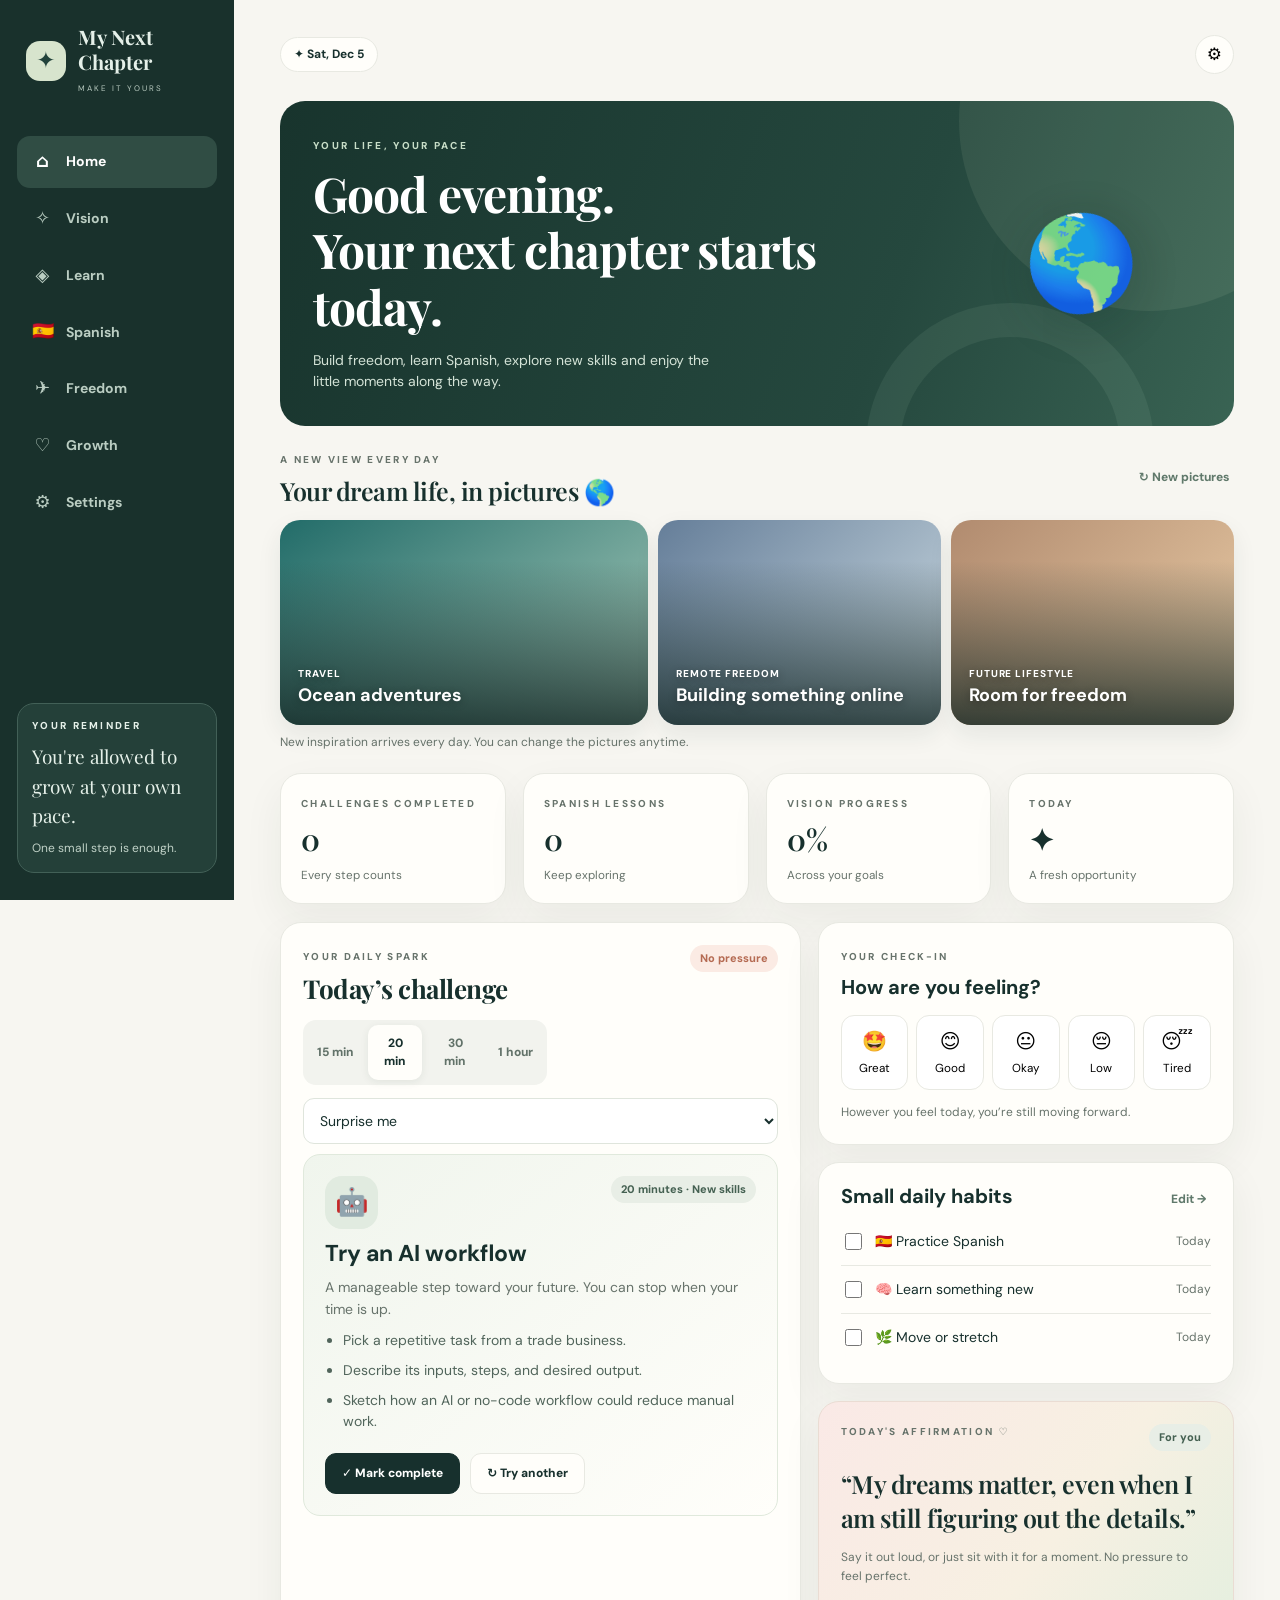
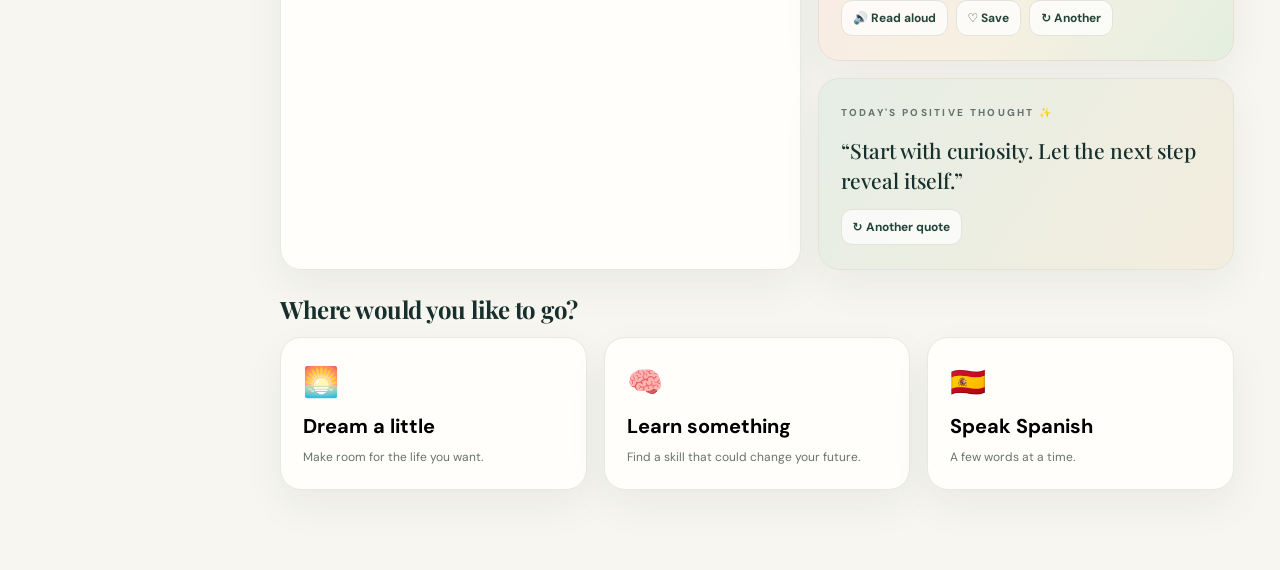
==== my-next-chapter/index.html @ 6b62ead0 "Load updated daily inspiration, photos and positivity features" ====
<!DOCTYPE html>
<html lang="en">
<head>
<meta charset="UTF-8"/><meta name="viewport" content="width=device-width, initial-scale=1,viewport-fit=cover"/>
<meta name="theme-color" content="#172b28"/><meta name="apple-mobile-web-app-capable" content="yes"/><meta name="apple-mobile-web-app-status-bar-style" content="default"/>
<link rel="manifest" href="manifest.webmanifest"/><link rel="icon" type="image/svg+xml" href="icon.svg"/><link rel="apple-touch-icon" href="icon.svg"/>
<title>My Next Chapter — A life in progress</title>
<style>
@import url('https://fonts.googleapis.com/css2?family=DM+Sans:wght@400;500;600;700;800&family=Playfair+Display:wght@500;600;700&display=swap');
:root{--bg:#f7f6f1;--card:#fffefa;--dark:#17302d;--forest:#21423b;--sage:#d9e6d7;--pink:#f3ded9;--sand:#efe8da;--gold:#e6d09c;--muted:#67736b;--border:#e8e9e2;--shadow:0 16px 42px rgba(28,47,39,.06)}*{box-sizing:border-box}body{margin:0;background:var(--bg);color:var(--dark);font:14px/1.55 'DM Sans',system-ui,sans-serif}button,input,select,textarea{font:inherit}button{cursor:pointer}h1,h2,h3,p{margin:0}h1,h2,h3{line-height:1.18}h1,h2,.serif{font-family:'Playfair Display',Georgia,serif}h1{font-size:clamp(30px,4vw,44px);letter-spacing:-.9px}h2{font-size:26px;letter-spacing:-.5px}h3{font-size:20px}.muted{color:var(--muted)}.eyebrow{font-size:10px;font-weight:800;letter-spacing:2.3px;text-transform:uppercase}.small{font-size:12px}.shell{display:grid;grid-template-columns:234px minmax(0,1fr);max-width:1500px;min-height:100vh;margin:auto}.side{background:#19312c;color:#e5f0e9;padding:27px 17px;position:sticky;top:0;align-self:start;height:100vh;display:flex;flex-direction:column}.brand{display:flex;align-items:center;gap:12px;margin:0 9px 41px}.mark{display:grid;place-items:center;width:40px;height:40px;border-radius:14px;background:#d7e4cd;color:#21423b;font-size:23px}.brand strong{font:700 20px 'Playfair Display',Georgia,serif;line-height:1}.brand em{display:block;font-style:normal;letter-spacing:2px;text-transform:uppercase;font-size:8px;color:#b7c9bf;margin-top:6px}.side nav{display:grid;gap:5px}.navbtn{width:100%;border:0;background:transparent;color:#bacdc2;text-align:left;padding:12px 14px;border-radius:13px;display:flex;gap:12px;align-items:center;font-weight:700}.navbtn .ico{font-size:18px;width:23px;text-align:center}.navbtn:hover,.navbtn.active{background:#304d44;color:#fff}.sidefoot{margin-top:auto;padding:14px;border:1px solid #426057;border-radius:17px;background:#244039}.sidefoot .muted{color:#c0d1c7}.main{padding:35px clamp(18px,3.6vw,55px) 80px;max-width:1300px;width:100%;margin:auto}.topbar{display:flex;justify-content:space-between;align-items:center;gap:10px;margin-bottom:27px}.pill{display:inline-flex;align-items:center;gap:7px;padding:7px 13px;border:1px solid var(--border);background:#fffefa;border-radius:22px;font-size:12px;font-weight:700}.top-actions{display:flex;gap:8px;align-items:center}.circle-btn{width:39px;height:39px;border-radius:50%;border:1px solid var(--border);background:var(--card);font-size:17px}.page{display:none}.page.active{display:block}.intro{margin-bottom:23px}.intro p{margin-top:10px;color:var(--muted);max-width:620px}.hero{background:linear-gradient(110deg,#18342d 0%,#25483e 64%,#396353 100%);color:#fff;border-radius:25px;padding:33px;display:flex;align-items:center;justify-content:space-between;overflow:hidden;position:relative;margin-bottom:20px;min-height:225px}.hero::before{content:'';position:absolute;width:380px;height:380px;border-radius:50%;right:-105px;top:-170px;background:rgba(220,236,205,.08)}.hero::after{content:'';position:absolute;width:220px;height:220px;border-radius:50%;right:80px;bottom:-165px;border:34px solid rgba(215,232,206,.07)}.hero h1{font-size:clamp(32px,4.5vw,48px);max-width:540px;margin:9px 0 15px}.hero p{color:#d4e3d7;max-width:420px}.hero-ornament{font-size:92px;transform:rotate(-16deg);z-index:1;opacity:.92;margin-right:7%;text-shadow:0 10px 50px #132d2940}.flex{display:flex;align-items:center;gap:10px}.between{justify-content:space-between}.wrap{flex-wrap:wrap}.grid{display:grid;gap:17px}.two{grid-template-columns:1.25fr 1fr}.three{grid-template-columns:repeat(3,minmax(0,1fr))}.four{grid-template-columns:repeat(4,minmax(0,1fr))}.card{background:var(--card);border:1px solid var(--border);border-radius:21px;padding:22px;box-shadow:var(--shadow)}.card h3{margin:0 0 9px}.section-head{display:flex;justify-content:space-between;align-items:center;gap:10px;margin:25px 0 14px}.section-head h2{font-size:24px}.btn{background:var(--dark);color:white;border:1px solid var(--dark);border-radius:11px;padding:10px 16px;font-weight:800;font-size:12px;transition:.16s}.btn:hover{filter:brightness(1.18);transform:translateY(-1px)}.btn.light{background:var(--card);color:var(--dark);border-color:var(--border)}.btn.sage{background:#e1ebdf;color:var(--dark);border-color:transparent}.btn.ghost{background:transparent;border-color:transparent;color:var(--forest)}.btn.small{padding:8px 11px;font-size:11px}.btn:disabled{opacity:.5;cursor:default}.capsule{display:inline-flex;border-radius:999px;background:#e8eee6;color:#456152;padding:5px 10px;font-size:11px;font-weight:800}.capsule.coral{background:#fbebe4;color:#b56b53}.capsule.gold{background:#f6eed6;color:#8b7431}.metric{padding:18px 20px}.metric .num{font:600 30px 'Playfair Display',Georgia,serif;margin:5px 0}.metric small{color:var(--muted)}.soft{background:#f0f4ec;border:1px solid #e5ebdf;border-radius:15px;padding:15px}.progress{background:#e9ece6;height:8px;border-radius:10px;overflow:hidden}.progress > div{height:100%;background:#7b9a84;border-radius:10px;transition:width .25s}.rowline{padding:12px 0;border-bottom:1px solid var(--border)}.rowline:last-child{border:0}.check{display:flex;gap:10px;align-items:center;cursor:pointer}.check input{accent-color:#376552;width:17px;height:17px}.card-top{display:flex;justify-content:space-between;align-items:flex-start;gap:12px}.choicebar{display:flex;gap:6px;background:#f2f3ee;padding:5px;border-radius:13px;flex-wrap:wrap}.choicebar button{flex:1;min-width:50px;border:0;border-radius:10px;padding:9px 8px;color:#627269;background:none;font-weight:800;font-size:12px}.choicebar button.selected{background:#fffefa;color:var(--dark);box-shadow:0 2px 8px #20392b13}.challenge-icon{display:grid;place-items:center;border-radius:17px;width:53px;height:53px;font-size:27px;background:#e1ebe0}.challenge-box{background:linear-gradient(140deg,#f0f5ed,#fffefa);border:1px solid #e0e9dc;border-radius:17px;padding:21px}.challenge-box h3{font-size:23px;margin:11px 0 10px}.challenge-box ul{padding-left:18px;color:#51655b;margin:10px 0 20px}.challenge-box li{margin:8px 0}.statline{display:flex;gap:8px;align-items:center;color:#557062;font-size:12px}.quote{font:500 21px 'Playfair Display',Georgia,serif;line-height:1.4}.mood-grid{display:flex;gap:8px;flex-wrap:wrap}.mood{border:1px solid var(--border);border-radius:13px;background:white;padding:10px 11px;text-align:center;flex:1;min-width:58px}.mood span{display:block;font-size:20px}.mood.sel{border-color:#8fac99;background:#ecf3ed}.form-field{display:block;margin:10px 0}.form-field label{font-size:12px;font-weight:800;display:block;margin:0 0 6px}.field{display:block;width:100%;border:1px solid #dfe5dc;background:#fff;padding:12px;border-radius:11px;color:var(--dark);outline:none}.field:focus{border-color:#6f947d;box-shadow:0 0 0 3px #dce8da}.vision-card{min-height:185px;border-radius:18px;padding:18px;display:flex;flex-direction:column;justify-content:space-between;background:#e9ebe2;position:relative;overflow:hidden}.vision-card>div,.vision-card>button{position:relative;z-index:1}.vision-card .big-emoji{font-size:46px;filter:drop-shadow(0 3px 13px #162f2722)}.vision-card h3{font-size:21px;margin-top:12px}.vision-card .caption{font-size:11px;opacity:.75}.vision-card button{background:#fffefaec;border:0;border-radius:10px;padding:7px 12px;font-size:11px;font-weight:800;color:#355246}.vision-card.b1{background:linear-gradient(135deg,#f8e8de,#f0c8b3)}.vision-card.b2{background:linear-gradient(135deg,#d6e6de,#b8d2c5)}.vision-card.b3{background:linear-gradient(135deg,#f4eedc,#ddd2b3)}.vision-card.b4{background:linear-gradient(135deg,#e7e2f2,#c4c8df)}.vision-card.b5{background:linear-gradient(135deg,#e1eada,#b8d3a6)}.vision-card.b6{background:linear-gradient(135deg,#f2dfde,#dcb8ba)}.vision-card.photo{background-size:cover;background-position:center;color:white}.vision-card.photo::before{content:'';position:absolute;inset:0;background:linear-gradient(transparent 10%,#0e2a299e)}.path{border:1px solid var(--border);padding:16px;border-radius:16px;display:flex;gap:12px;align-items:flex-start}.path + .path{margin-top:10px}.path .step{border-radius:12px;background:#eaf1e6;min-width:38px;height:38px;display:grid;place-items:center;font-weight:800}.path.done{opacity:.7}.path.done .step{background:#d8e7d8}.path p{font-size:12px;color:var(--muted);margin-top:4px}.path button{margin-left:auto}.course-card{display:flex;gap:13px;align-items:flex-start;padding:17px;border:1px solid var(--border);border-radius:16px;margin-top:11px}.course-ico{font-size:26px;background:#eef2eb;border-radius:14px;display:grid;place-items:center;min-width:53px;height:53px}.course-card h3{font:800 14px 'DM Sans',sans-serif;margin-bottom:5px}.course-card p{font-size:12px;color:var(--muted)}.range{width:100%;accent-color:#497f63}.flashcard{min-height:182px;display:flex;flex-direction:column;align-items:center;justify-content:center;border-radius:19px;border:1px solid #d9e6d8;background:linear-gradient(145deg,#e8f1e4,#fffefa);cursor:pointer;text-align:center;padding:25px}.flashcard h2{font:600 38px 'Playfair Display',Georgia,serif;margin:11px 0}.answer{border:1px solid var(--border);background:#fffefa;border-radius:11px;padding:11px;text-align:left;font-weight:700}.answer.good{background:#d9eedc;border-color:#82b48c}.answer.bad{background:#fae3dc;border-color:#d7a090}.lesson-row{display:flex;gap:10px;padding:12px 0;border-bottom:1px solid var(--border);align-items:center;justify-content:space-between}.lesson-row:last-child{border:none}.bar{display:flex;align-items:center;gap:7px}.badge-day{background:#e3eee0;border-radius:10px;padding:6px 9px;font-size:12px;font-weight:800}.empty{border:1px dashed #ccd9c9;border-radius:14px;padding:18px;color:var(--muted);text-align:center}.modal{position:fixed;inset:0;display:none;align-items:center;justify-content:center;z-index:50;background:#132b28aa;padding:16px}.modal.show{display:flex}.modal-inner{background:#fffefa;border-radius:21px;width:min(100%,490px);padding:23px;max-height:88vh;overflow:auto;box-shadow:0 20px 80px #142a296b}.toast{position:fixed;bottom:24px;left:50%;transform:translateX(-50%);background:#183d31;color:white;padding:11px 17px;border-radius:12px;box-shadow:0 10px 30px #142a293f;z-index:100;opacity:0;pointer-events:none;transition:.2s;text-align:center;max-width:90%}.toast.show{opacity:1}.bottomnav{display:none}.note{font-size:12px;color:var(--muted);line-height:1.6}.tinybtn{border:0;background:none;color:#60796b;font-size:12px;font-weight:800;padding:5px}.logo-m{display:none} @media(max-width:1060px){.three{grid-template-columns:repeat(2,minmax(0,1fr))}.four{grid-template-columns:repeat(2,minmax(0,1fr))}.two{grid-template-columns:1fr}}@media(max-width:720px){.shell{display:block}.side{display:none}.logo-m{display:flex;align-items:center;gap:7px;font:700 18px 'Playfair Display',Georgia,serif}.main{padding:17px 15px 112px}.topbar{margin-bottom:18px}.top-actions .pill{font-size:11px}.hero{padding:27px 23px;min-height:205px;border-radius:21px}.hero h1{font-size:34px}.hero-ornament{font-size:60px;position:absolute;right:-8px;bottom:14px;opacity:.6;margin:0}.hero p{max-width:85%}.grid{gap:11px}.three,.four{grid-template-columns:repeat(2,minmax(0,1fr))}.card{padding:17px;border-radius:18px}.section-head{margin-top:23px}.section-head h2{font-size:22px}h1{font-size:31px}.vision-card{min-height:166px}.bottomnav{display:flex;position:fixed;bottom:0;left:0;right:0;z-index:40;background:#fffefaf7;backdrop-filter:blur(14px);border-top:1px solid var(--border);padding:9px max(7px,env(safe-area-inset-left)) calc(9px + env(safe-area-inset-bottom));justify-content:space-around;gap:2px}.bottomnav button{border:0;background:transparent;border-radius:12px;padding:4px 2px;color:#6c7a72;display:grid;place-items:center;font-size:9px;font-weight:800;min-width:49px}.bottomnav button .ico{font-size:21px}.bottomnav button.active{color:#214c3d;background:#e4efe2}.mood{min-width:50px;padding:7px 5px}.quote{font-size:18px}}@media(max-width:375px){.three{grid-template-columns:1fr}.top-actions .pill{display:none}}
.spanish-word-list{display:grid;gap:9px;margin-top:15px}.spanish-word-row{display:flex;align-items:center;justify-content:space-between;gap:10px;padding:11px 12px;background:#fff;border:1px solid var(--border);border-radius:12px}.spanish-word-row strong{display:block;font-size:15px}.spanish-word-row .small{display:block}.spanish-word-row .btn{min-width:90px;white-space:nowrap}.spanish-audio-actions{display:flex;gap:8px;flex-wrap:wrap;margin-top:14px}.spanish-audio-actions .btn{flex:1}.spanish-playback-select{margin-top:12px;display:block}.spanish-playback-select .field{margin-top:6px}.spanish-phrase-listen{margin-top:12px}@media(max-width:400px){.spanish-word-row{padding:10px}.spanish-word-row .btn{min-width:75px;padding:10px 8px}}
</style>
<link rel="stylesheet" href="./inspiration.css?v=4"/>
</head>
<body>
<div class="shell"><aside class="side"><div class="brand"><div class="mark">✦</div><div><strong>My Next<br>Chapter</strong><em>make it yours</em></div></div><nav id="sideNav"></nav><div class="sidefoot"><div class="eyebrow">Your reminder</div><div class="serif" style="font-size:19px;margin:9px 0">You're allowed to grow at your own pace.</div><div class="small muted">One small step is enough.</div></div></aside><main class="main"><div class="topbar"><div class="logo-m"><span style="color:#719987">✦</span> My Next Chapter</div><span class="pill" id="todayLabel">✦ Today</span><div class="top-actions"><button class="circle-btn" onclick="showPage('settings')" title="Settings">⚙️</button></div></div><section class="page active" id="page-home"></section><section class="page" id="page-vision"></section><section class="page" id="page-learn"></section><section class="page" id="page-spanish"></section><section class="page" id="page-freedom"></section><section class="page" id="page-growth"></section><section class="page" id="page-settings"></section></main></div><nav class="bottomnav" id="bottomNav"></nav><div class="toast" id="toast"></div><div class="modal" id="modal"><div class="modal-inner" id="modalContent"></div></div>
<script>
'use strict';
const pages=[['home','⌂','Home'],['vision','✧','Vision'],['learn','◈','Learn'],['spanish','🇪🇸','Spanish'],['freedom','✈','Freedom'],['growth','♡','Growth']];
const dayKey=()=>{let d=new Date();return [d.getFullYear(),String(d.getMonth()+1).padStart(2,'0'),String(d.getDate()).padStart(2,'0')].join('-')};
const daysSince=(d)=>Math.round((new Date(dayKey()+'T12:00:00')-new Date(d+'T12:00:00'))/86400000);
const initial=()=>({name:'',duration:20,challengeCategory:'mix',shuffle:0,completions:{},moods:{},habits:[{id:'h1',name:'Practice Spanish',emoji:'🇪🇸'},{id:'h2',name:'Learn something new',emoji:'🧠'},{id:'h3',name:'Move or stretch',emoji:'🌿'}],habitLogs:{},goals:[{id:'g1',title:'Build online income',category:'Freedom',emoji:'💻',why:'Build a life where I can work from anywhere',progress:0},{id:'g2',title:'Learn Spanish',category:'Learning',emoji:'🇪🇸',why:'Speak confidently while travelling',progress:0},{id:'g3',title:'Travel the world',category:'Travel',emoji:'🌎',why:'Explore new places and cultures',progress:0}],learned:[],skillRatings:{},skillNotes:{},ideas:[],milestones:[],journal:{},spanishDone:[],spanishQuiz:{},income:[],spanishIndex:0});
let state;try{state=Object.assign(initial(),JSON.parse(localStorage.getItem('mnc.v1')||'{}'))}catch(e){state=initial()}
let currentPage='home',flashFlip=false,questionAnswered=false;
const esc=s=>String(s??'').replace(/[&<>"']/g,c=>({'&':'&amp;','<':'&lt;','>':'&gt;','"':'&quot;',"'":'&#39;'}[c]));
const uid=()=>Date.now().toString(36)+Math.random().toString(36).slice(2,6);
const save=()=>{try{localStorage.setItem('mnc.v1',JSON.stringify(state))}catch(e){toast('Your browser storage may be full. Export a backup.')}};
function toast(s){let t=document.getElementById('toast');t.textContent=s;t.classList.add('show');clearTimeout(toast.t);toast.t=setTimeout(()=>t.classList.remove('show'),2700)}
function showPage(p){currentPage=p;document.querySelectorAll('.page').forEach(x=>x.classList.toggle('active',x.id==='page-'+p));document.querySelectorAll('[data-page]').forEach(x=>x.classList.toggle('active',x.dataset.page===p));drawPage();window.scrollTo({top:0,behavior:'smooth'})}
function nav(){let all=pages.map(([p,i,l])=>'<button class="navbtn'+(p===currentPage?' active':'')+'" data-page="'+p+'" onclick="showPage(\''+p+'\')"><span class="ico">'+i+'</span>'+l+'</button>').join('');document.getElementById('sideNav').innerHTML=all+'<button class="navbtn" data-page="settings" onclick="showPage(\'settings\')"><span class="ico">⚙</span>Settings</button>';document.getElementById('bottomNav').innerHTML=pages.map(([p,i,l])=>'<button data-page="'+p+'" onclick="showPage(\''+p+'\')" class="'+(p===currentPage?'active':'')+'"><span class="ico">'+i+'</span>'+l+'</button>').join('')}
const durationItems=[15,20,30,60];
const challenges=[
{cat:'business',icon:'💻',name:'Spot an opportunity',steps:['Write down three annoyances you encounter at electrical jobs.','Circle one problem other crews probably experience.','Describe a simple online solution in two sentences.']},
{cat:'business',icon:'🎯',name:'Find your first customer problem',steps:['Think of one type of small business you understand.','Write five questions you could ask an owner about their workflow.','Pick one person to ask this week—without pitching a product.']},
{cat:'business',icon:'🧩',name:'Study a tiny online business',steps:['Find one software tool or digital product sold to contractors.','Note who it helps and what it charges.','Write down what you would do differently.']},
{cat:'business',icon:'🚀',name:'Create a micro offer',steps:['Choose one problem you might solve for a customer.','Write what you could deliver in a week.','Set a hypothetical pilot price and what is included.']},
{cat:'business',icon:'🔎',name:'Validate an idea',steps:['Write down a business problem you think is worth solving.','Find two existing solutions people currently use.','List the evidence you would need before building anything.']},
{cat:'skills',icon:'🤖',name:'Try an AI workflow',steps:['Pick a repetitive task from a trade business.','Describe its inputs, steps, and desired output.','Sketch how an AI or no-code workflow could reduce manual work.']},
{cat:'skills',icon:'🎨',name:'Design a website headline',steps:['Choose a business you understand.','Write a headline that says clearly who it helps.','Draft a short explanation and one action button.']},
{cat:'skills',icon:'📣',name:'Test your marketing brain',steps:['Choose a pretend local business.','Write a helpful social post solving a customer question.','Make the post clear, useful, and not pushy.']},
{cat:'skills',icon:'⌨️',name:'Learn one web concept',steps:['Explore the difference between HTML, CSS, and JavaScript.','Look at one example of each.','Write down which part interests you most.']},
{cat:'skills',icon:'📊',name:'Think like a product builder',steps:['Open an app you use daily.','Find one part that feels confusing or takes too many taps.','Sketch a faster version and explain why it is better.']},
{cat:'spanish',icon:'🇪🇸',name:'Speak a little Spanish',steps:['Open your Spanish lesson and study five new words.','Say each word aloud three times.','Use two of them in a simple sentence.']},
{cat:'spanish',icon:'🗣️',name:'Practice a travel conversation',steps:['Practice Hola, buenos días, and gracias.','Say: Me gustaría un café, por favor.','Imagine ordering at a café in Spain and repeat your lines.']},
{cat:'growth',icon:'🌱',name:'Future-you reflection',steps:['Write down one thing you wish were different a year from now.','Break it into one achievable action for this week.','Note what might get in the way and how to make it easier.']},
{cat:'growth',icon:'✨',name:'Create a tiny reset',steps:['Tidy one small area for five minutes.','Write down the three things on your mind.','Pick one nice thing you can do for yourself tonight.']},
{cat:'growth',icon:'📓',name:'Discover what energizes you',steps:['Write about three activities you enjoy.','For each one, note what you like about it.','Circle an activity or skill you want to explore more.']},
{cat:'money',icon:'💸',name:'Plan a future freedom fund',steps:['Write down one realistic future travel goal.','Estimate what you would want saved before leaving.','Choose a tiny next step, even if it is just research.']},
{cat:'money',icon:'🧭',name:'Define your freedom number',steps:['Write your approximate essential monthly expenses.','Add a buffer for taxes, business costs, and uncertainty.','Label your estimate as a starting target to refine later.']},
{cat:'business',icon:'✉️',name:'Write a customer outreach note',steps:['Choose a business owner whose perspective would help.','Write a friendly note asking about their workflow frustrations.','Keep it under 80 words and ask for feedback, not a sale.']}
];
const categoryLabels={mix:'Surprise me',business:'Online business',skills:'New skills',spanish:'Spanish',growth:'Personal growth',money:'Money & travel'};
function chooseChallenge(){let pool=challenges.filter(c=>state.challengeCategory==='mix'||c.cat===state.challengeCategory);if(!pool.length)pool=challenges;let n=Number(dayKey().replaceAll('-',''))+state.shuffle*13+state.duration*7;return {item:pool[n%pool.length],key:dayKey()+'|'+state.challengeCategory+'|'+state.duration+'|'+state.shuffle}}
function challengeMarkup(){let {item,key}=chooseChallenge(),done=!!state.completions[key];let steps=item.steps.concat(state.duration>=30?['Spend a few more minutes making a small example or writing down what you learned.']:[]).concat(state.duration>=60?['Go deeper: create a shareable example, take a beginner tutorial, or ask someone for feedback.']:[]);
return '<div class="challenge-box"><div class="card-top"><div class="challenge-icon">'+item.icon+'</div><span class="capsule">'+state.duration+' minutes · '+(categoryLabels[item.cat]||'Growth')+'</span></div><h3>'+esc(item.name)+'</h3><p class="muted">A manageable step toward your future. You can stop when your time is up.</p><ul>'+steps.map(s=>'<li>'+esc(s)+'</li>').join('')+'</ul><div class="flex wrap"><button class="btn" onclick="finishChallenge()">'+(done?'✓ Completed':'✓ Mark complete')+'</button><button class="btn light" onclick="anotherChallenge()">↻ Try another</button></div></div>'}
function challengeControls(){return '<div style="margin-bottom:13px" class="flex wrap between"><div class="choicebar">'+durationItems.map(n=>'<button class="'+(state.duration===n?'selected':'')+'" onclick="setDuration('+n+')">'+(n===60?'1 hour':n+' min')+'</button>').join('')+'</div></div><div class="form-field"><select class="field" onchange="setChallengeCategory(this.value)">'+Object.entries(categoryLabels).map(([k,v])=>'<option value="'+k+'" '+(state.challengeCategory===k?'selected':'')+'>'+v+'</option>').join('')+'</select></div>'}
function setDuration(n){state.duration=n;state.shuffle=0;save();drawPage()}function setChallengeCategory(k){state.challengeCategory=k;state.shuffle=0;save();drawPage()}function anotherChallenge(){state.shuffle++;save();drawPage()}function finishChallenge(){let {key,item}=chooseChallenge();state.completions[key]={date:dayKey(),title:item.name,cat:item.cat,duration:state.duration};save();drawPage();toast('A little progress counts. Great work! ✨')}
function completionCount(){return Object.keys(state.completions).length}function todayCount(){return Object.values(state.completions).filter(x=>x.date===dayKey()).length}
const moods=[['great','🤩','Great'],['good','😊','Good'],['okay','😐','Okay'],['low','😔','Low'],['tired','😴','Tired']];
function moodMarkup(){let mood=state.moods[dayKey()]?.mood;return '<div class="mood-grid">'+moods.map(([v,e,l])=>'<button class="mood '+(mood===v?'sel':'')+'" onclick="setMood(\''+v+'\')"><span>'+e+'</span><small>'+l+'</small></button>').join('')+'</div>'}function setMood(m){state.moods[dayKey()]={mood:m};save();drawPage();toast('Daily check-in saved')}
function habitMarkup(){return state.habits.map(h=>{let done=(state.habitLogs[dayKey()]||[]).includes(h.id);return '<div class="rowline flex between"><label class="check"><input type="checkbox" '+(done?'checked':'')+' onchange="toggleHabit(\''+h.id+'\')"/><span>'+h.emoji+' '+esc(h.name)+'</span></label><span class="small muted">'+(done?'Done ✓':'Today')+'</span></div>'}).join('')}
function toggleHabit(id){let a=state.habitLogs[dayKey()]||[];state.habitLogs[dayKey()]=a.includes(id)?a.filter(x=>x!==id):[...a,id];save();drawPage()}
function miniProgress(){let goal=state.goals.length?state.goals.reduce((a,g)=>a+Number(g.progress||0),0)/state.goals.length:0;return Math.round(goal)}
function renderHome(){let greet=(new Date().getHours()<12?'Good morning':new Date().getHours()<17?'Good afternoon':'Good evening');let nm=state.name?' '+esc(state.name):'';return '<div class="hero"><div style="position:relative;z-index:2"><span class="eyebrow" style="color:#c8dec8">YOUR LIFE, YOUR PACE</span><h1>'+greet+nm+'.<br/>Your next chapter starts today.</h1><p>Build freedom, learn Spanish, explore new skills and enjoy the little moments along the way.</p></div><div class="hero-ornament">🌎</div></div><div class="grid four"><div class="card metric"><span class="eyebrow muted">Challenges completed</span><div class="num">'+completionCount()+'</div><small>Every step counts</small></div><div class="card metric"><span class="eyebrow muted">Spanish lessons</span><div class="num">'+state.spanishDone.length+'</div><small>Keep exploring</small></div><div class="card metric"><span class="eyebrow muted">Vision progress</span><div class="num">'+miniProgress()+'%</div><small>Across your goals</small></div><div class="card metric"><span class="eyebrow muted">Today</span><div class="num">'+(todayCount()?'✓':'✦')+'</div><small>'+(todayCount()?'You showed up':'A fresh opportunity')+'</small></div></div><div class="grid two" style="margin-top:18px"><div class="card"><div class="card-top"><div><span class="eyebrow muted">YOUR DAILY SPARK</span><h2 style="margin:7px 0 15px">Today’s challenge</h2></div><span class="capsule coral">No pressure</span></div>'+challengeControls()+challengeMarkup()+'</div><div class="grid"><div class="card"><span class="eyebrow muted">YOUR CHECK-IN</span><h3 style="margin:9px 0 16px">How are you feeling?</h3>'+moodMarkup()+'<p class="note" style="margin-top:13px">However you feel today, you’re still moving forward.</p></div><div class="card"><div class="card-top"><h3>Small daily habits</h3><button class="tinybtn" onclick="showPage(\'growth\')">Edit →</button></div>'+habitMarkup()+'</div><div class="card" style="background:#eee7da"><span class="eyebrow muted">A REMINDER</span><p class="quote" style="margin-top:12px">“You don’t have to see the whole staircase. Just take the next step.”</p><p class="small muted" style="margin-top:11px">Your pace is enough.</p></div></div></div><div class="section-head"><h2>Where would you like to go?</h2></div><div class="grid three">'+[['vision','🌅','Dream a little','Make room for the life you want.'],['learn','🧠','Learn something','Find a skill that could change your future.'],['spanish','🇪🇸','Speak Spanish','A few words at a time.']].map(x=>'<button class="card" style="text-align:left;cursor:pointer" onclick="showPage(\''+x[0]+'\')"><div style="font-size:29px;margin-bottom:10px">'+x[1]+'</div><h3>'+x[2]+'</h3><p class="small muted">'+x[3]+'</p></button>').join('')+'</div>'}
function goalCard(g,i){let url=String(g.image||'');let safeUrl=/^https:\/\//i.test(url)?url.replace(/["'()\\]/g,''):'';let photo=safeUrl?' photo':'';return '<div class="vision-card b'+(i%6+1)+photo+'"'+(safeUrl?' style="background-image:url(\''+esc(safeUrl)+'\')"':'')+'><div><span class="big-emoji">'+esc(g.emoji||'✦')+'</span><p class="caption">'+esc(g.category)+'</p><h3>'+esc(g.title)+'</h3></div><div><div class="progress" style="margin:12px 0 8px"><div style="width:'+Math.min(100,Math.max(0,g.progress||0))+'%"></div></div><div class="flex between"><span style="font-size:12px">'+(g.progress||0)+'% complete</span><button onclick="editGoal(\''+g.id+'\')">Update →</button></div></div></div>'}
function renderVision(){return '<div class="intro"><span class="eyebrow muted">YOUR FUTURE IS WORTH IMAGINING</span><h1 style="margin-top:8px">Your vision board ✨</h1><p>A space for places, experiences and the version of yourself you’re growing into.</p></div><div class="card" style="background:linear-gradient(100deg,#e3efdf,#f8f0e3);margin-bottom:18px"><div class="flex between wrap"><div><h3>Your future self</h3><p class="muted">What would make your life feel free, meaningful and exciting?</p></div><button class="btn" onclick="addGoal()">+ Add a dream</button></div></div><div class="grid three">'+state.goals.map(goalCard).join('')+'</div><div class="section-head"><h2>Why it matters</h2></div><div class="grid two">'+state.goals.map(g=>'<div class="card"><div class="flex between"><h3>'+esc(g.emoji)+' '+esc(g.title)+'</h3><span class="capsule">'+(g.progress||0)+'%</span></div><p class="muted">'+esc(g.why||'No note yet. Add why this dream matters to you.')+'</p></div>').join('')+'</div>'}
function modalForm(title,content,submitLabel,handler){document.getElementById('modalContent').innerHTML='<div class="flex between"><h2>'+esc(title)+'</h2><button class="circle-btn" onclick="closeModal()">×</button></div><form id="activeForm" style="margin-top:16px">'+content+'<div class="flex" style="margin-top:17px"><button class="btn" type="submit">'+esc(submitLabel)+'</button><button type="button" class="btn light" onclick="closeModal()">Cancel</button></div></form>';document.getElementById('modal').classList.add('show');document.getElementById('activeForm').onsubmit=e=>{e.preventDefault();handler(new FormData(e.target))}}
function closeModal(){document.getElementById('modal').classList.remove('show')}
function goalFields(g={}){return '<div class="form-field"><label>Dream / goal</label><input class="field" name="title" maxlength="80" required value="'+esc(g.title||'')+'" placeholder="e.g. Work remotely in Spain"/></div><div class="form-field"><label>Category</label><select class="field" name="category">'+['Freedom','Travel','Learning','Wellness','Lifestyle','Money','Career','Other'].map(x=>'<option '+(x===g.category?'selected':'')+'>'+x+'</option>').join('')+'</select></div><div class="form-field"><label>Emoji</label><input class="field" name="emoji" maxlength="8" value="'+esc(g.emoji||'✨')+'"/></div><div class="form-field"><label>Why does this matter?</label><textarea class="field" name="why" maxlength="500" rows="3">'+esc(g.why||'')+'</textarea></div><div class="form-field"><label>Optional photo URL (https://)</label><input class="field" name="image" type="url" value="'+esc(g.image||'')+'" placeholder="https://..."/></div><div class="form-field"><label>Progress: <span id="pval">'+(g.progress||0)+'</span>%</label><input type="range" class="range" name="progress" min="0" max="100" value="'+(g.progress||0)+'" oninput="document.getElementById(\'pval\').textContent=this.value"/></div>'}
function addGoal(){modalForm('Add a dream',goalFields(),'Save dream',fd=>{state.goals.push({id:uid(),title:fd.get('title').trim(),category:fd.get('category'),emoji:fd.get('emoji')||'✨',why:fd.get('why'),image:fd.get('image'),progress:Number(fd.get('progress'))});save();closeModal();drawPage();toast('Dream added to your board ✨')})}
function editGoal(id){let g=state.goals.find(x=>x.id===id);if(!g)return;modalForm('Edit your dream',goalFields(g)+'<button type="button" class="tinybtn" style="color:#b45a52" onclick="deleteGoal(\''+id+'\')">Remove this dream</button>','Save changes',fd=>{Object.assign(g,{title:fd.get('title').trim(),category:fd.get('category'),emoji:fd.get('emoji')||'✨',why:fd.get('why'),image:fd.get('image'),progress:Number(fd.get('progress'))});save();closeModal();drawPage();toast('Vision updated')})}
function deleteGoal(id){if(!confirm('Remove this goal from your vision board?'))return;state.goals=state.goals.filter(g=>g.id!==id);save();closeModal();drawPage()}
const skills=[
{id:'ai',icon:'🤖',title:'AI & no-code automation',why:'Automate repeatable admin tasks for small businesses.',trial:['Find one repetitive task in a trade business.','Draw the steps from start to finish.','Try a basic form or automation template.','Make a prototype with fake data.','Ask a friend to test the workflow.','Estimate time saved and where it could fail.','Decide whether to continue.']},
{id:'web',icon:'💻',title:'Website & app building',why:'Build practical websites and software products.',trial:['Learn what HTML, CSS and JS each do.','Follow a 15-minute beginner tutorial.','Build one landing page section.','Add a clear call-to-action button.','Make it work on a phone.','Show someone the page and get feedback.','Decide whether you enjoyed building it.']},
{id:'marketing',icon:'📣',title:'Digital marketing',why:'Help businesses reach customers online.',trial:['Pick a type of local business.','Identify three customer questions.','Write a useful educational post.','Make a simple promotional visual.','Learn one SEO concept.','Draft a one-week content plan.','Decide if you liked the process.']},
{id:'sales',icon:'🗣️',title:'Sales & business research',why:'Learn what customers will actually pay for.',trial:['Write down five business problems.','Choose a type of customer.','Draft five discovery questions.','Study two competitors.','Ask someone how they solve the problem.','Write one no-pressure pilot offer.','Review what you learned.']},
{id:'design',icon:'🎨',title:'Digital design & products',why:'Create templates, useful downloads or visual assets.',trial:['Find a tiny process worth turning into a template.','Explore basic layout and typography.','Sketch a checklist or planner.','Create a useful first version.','Have someone attempt to use it.','Improve one confusing part.','Decide if you want to create more.']}
];
function renderLearn(){let cards=skills.map(s=>'<div class="course-card"><div class="course-ico">'+s.icon+'</div><div style="flex:1"><div class="flex between"><h3>'+esc(s.title)+'</h3>'+(state.learned.includes(s.id)?'<span class="capsule">Tried ✓</span>':'')+'</div><p>'+esc(s.why)+'</p><div class="flex wrap" style="margin-top:12px"><button class="btn sage small" onclick="openTrial(\''+s.id+'\')">Explore 7-day trial →</button><button class="btn light small" onclick="rateSkill(\''+s.id+'\')">'+(state.skillRatings[s.id]?'⭐ '+state.skillRatings[s.id]+'/5':'Rate interest')+'</button></div></div></div>').join('');return '<div class="intro"><span class="eyebrow muted">PERSONAL LEARNING COMPASS</span><h1 style="margin-top:8px">Curiosity could change everything 🧠</h1><p>You don’t need to know your perfect career yet. Try skills in small doses and notice what you enjoy.</p></div><div class="grid three"><div class="card metric"><span class="eyebrow muted">Paths explored</span><div class="num">'+state.learned.length+' / '+skills.length+'</div><small>Trying is progress</small></div><div class="card metric"><span class="eyebrow muted">Current top interest</span><div class="num" style="font-size:22px">'+(skills.find(s=>state.skillRatings[s.id]===Math.max(...Object.values(state.skillRatings).map(Number),0))?.title||'Discover')+'</div><small>Ratings guide suggestions</small></div><div class="card metric"><span class="eyebrow muted">Today’s challenge</span><div class="num" style="font-size:23px">'+state.duration+' min</div><button class="tinybtn" onclick="showPage(\'home\')">Go to your daily challenge →</button></div></div><div class="section-head"><h2>Choose something to explore</h2><span class="capsule">5 skill paths</span></div><div class="grid two"><div class="card"><span class="eyebrow muted">ONLINE INCOME SKILLS</span>'+cards+'</div><div class="grid"><div class="card" style="background:#e7f0e4"><span class="eyebrow muted">HOW IT WORKS</span><h2 style="margin:10px 0">Take small experiments, not big leaps.</h2><p class="muted">Each skill path includes 7 small activities. After your trial, score how much you enjoyed it. Then focus on your highest-rated skills.</p></div><div class="card"><h3>Suggested first trial</h3><p class="muted">AI & automation or web/app building could be good first tests, especially since you understand the day-to-day problems of electrical crews.</p><button class="btn" style="margin-top:12px" onclick="openTrial(\'ai\')">Explore AI & automation</button></div><div class="card"><h3>Keep an open mind</h3><p class="muted">If you dislike a skill, that’s still helpful information. You’re learning what kind of work fits the life you want.</p></div></div></div>'}
function openTrial(id){let s=skills.find(x=>x.id===id),checked=state.skillNotes[id]||[];let html='<p class="muted">'+esc(s.why)+' Choose one small action whenever you have time. This is not a deadline.</p>'+s.trial.map((task,i)=>'<label class="rowline check"><input type="checkbox" '+(checked.includes(i)?'checked':'')+' onchange="trialStep(\''+id+'\','+i+',this.checked)"/><span><b>Step '+(i+1)+'</b> · '+esc(task)+'</span></label>').join('')+'<div class="flex" style="margin-top:18px"><button class="btn" type="button" onclick="completeTrial(\''+id+'\')">Mark path explored</button><button type="button" class="btn light" onclick="rateSkill(\''+id+'\')">Rate my interest</button></div>';document.getElementById('modalContent').innerHTML='<div class="flex between"><h2>'+esc(s.icon+' '+s.title)+'</h2><button class="circle-btn" onclick="closeModal()">×</button></div><div style="margin-top:16px">'+html+'</div>';document.getElementById('modal').classList.add('show')}
function trialStep(id,i,v){let arr=state.skillNotes[id]||[];state.skillNotes[id]=v?[...new Set([...arr,i])]:arr.filter(x=>x!==i);save()}
function completeTrial(id){if(!state.learned.includes(id))state.learned.push(id);save();closeModal();drawPage();toast('A new skill explored!')}
function rateSkill(id){let s=skills.find(x=>x.id===id);modalForm('Rate your interest','<p class="muted">How excited are you to explore '+esc(s.title)+' further?</p><div class="form-field"><select name="rating" class="field">'+[1,2,3,4,5].map(n=>'<option value="'+n+'" '+(state.skillRatings[id]===n?'selected':'')+'>'+n+' / 5 '+['','Not interested','A little curious','Neutral','Interested','Very excited'][n]+'</option>').join('')+'</select></div><div class="form-field"><label>Your notes (optional)</label><textarea class="field" rows="3" name="notes">'+esc(state.skillNotes[id+'-comment']||'')+'</textarea></div>','Save rating',fd=>{state.skillRatings[id]=Number(fd.get('rating'));state.skillNotes[id+'-comment']=fd.get('notes');save();closeModal();drawPage();toast('Learning Compass updated')})}
const spanish=[
{title:'Hello & goodbye',words:[['Hola','Hello'],['Adiós','Goodbye'],['Buenos días','Good morning'],['Buenas noches','Good night'],['Hasta luego','See you later']],phrase:['¿Cómo estás?','How are you?']},
{title:'Polite phrases',words:[['Por favor','Please'],['Gracias','Thank you'],['De nada','You’re welcome'],['Perdón','Excuse me / sorry'],['Sí','Yes']],phrase:['Muchas gracias','Thank you very much']},
{title:'Introduce yourself',words:[['Me llamo','My name is'],['Soy','I am'],['Mucho gusto','Nice to meet you'],['¿Y tú?','And you?'],['Amigo','Friend']],phrase:['Me llamo Alex','My name is Alex']},
{title:'Numbers 1–5',words:[['Uno','One'],['Dos','Two'],['Tres','Three'],['Cuatro','Four'],['Cinco','Five']],phrase:['Tengo dos gatos','I have two cats']},
{title:'Numbers 6–10',words:[['Seis','Six'],['Siete','Seven'],['Ocho','Eight'],['Nueve','Nine'],['Diez','Ten']],phrase:['Son las ocho','It is eight o’clock']},
{title:'At a café',words:[['Café','Coffee'],['Agua','Water'],['Leche','Milk'],['Té','Tea'],['Azúcar','Sugar']],phrase:['Quiero un café, por favor','I want a coffee, please']},
{title:'Food basics',words:[['Pan','Bread'],['Pollo','Chicken'],['Arroz','Rice'],['Queso','Cheese'],['Fruta','Fruit']],phrase:['Me gusta el queso','I like cheese']},
{title:'Feelings',words:[['Feliz','Happy'],['Triste','Sad'],['Cansado/a','Tired'],['Bien','Well'],['Mal','Bad']],phrase:['Estoy bien','I am well']},
{title:'Everyday people',words:[['Madre','Mother'],['Padre','Father'],['Hermano','Brother'],['Hermana','Sister'],['Familia','Family']],phrase:['Mi familia es grande','My family is big']},
{title:'Days of the week',words:[['Lunes','Monday'],['Martes','Tuesday'],['Miércoles','Wednesday'],['Jueves','Thursday'],['Viernes','Friday']],phrase:['Hoy es lunes','Today is Monday']},
{title:'More days',words:[['Sábado','Saturday'],['Domingo','Sunday'],['Hoy','Today'],['Mañana','Tomorrow'],['Ayer','Yesterday']],phrase:['Hasta mañana','See you tomorrow']},
{title:'Colours',words:[['Rojo','Red'],['Azul','Blue'],['Verde','Green'],['Blanco','White'],['Negro','Black']],phrase:['La casa es blanca','The house is white']},
{title:'Places',words:[['Casa','Home / house'],['Hotel','Hotel'],['Playa','Beach'],['Aeropuerto','Airport'],['Restaurante','Restaurant']],phrase:['¿Dónde está el hotel?','Where is the hotel?']},
{title:'Directions',words:[['Izquierda','Left'],['Derecha','Right'],['Cerca','Near'],['Lejos','Far'],['Aquí','Here']],phrase:['A la derecha','To the right']},
{title:'Shopping',words:[['Cuánto','How much'],['Dinero','Money'],['Tienda','Shop'],['Caro','Expensive'],['Barato','Cheap']],phrase:['¿Cuánto cuesta?','How much does it cost?']},
{title:'Useful verbs',words:[['Quiero','I want'],['Tengo','I have'],['Necesito','I need'],['Puedo','I can'],['Voy','I go / I’m going']],phrase:['Necesito ayuda','I need help']},
{title:'Travel phrases',words:[['Billete','Ticket'],['Pasaporte','Passport'],['Maleta','Suitcase'],['Viaje','Trip'],['Tren','Train']],phrase:['¿Dónde está la estación?','Where is the station?']},
{title:'Nature',words:[['Sol','Sun'],['Mar','Sea'],['Montaña','Mountain'],['Árbol','Tree'],['Flor','Flower']],phrase:['Me gusta el mar','I like the sea']},
{title:'Descriptions',words:[['Grande','Big'],['Pequeño/a','Small'],['Bonito/a','Pretty'],['Nuevo/a','New'],['Bueno/a','Good']],phrase:['Es una ciudad bonita','It is a pretty city']},
{title:'Simple questions',words:[['Qué','What'],['Quién','Who'],['Dónde','Where'],['Cuándo','When'],['Por qué','Why']],phrase:['¿Qué es esto?','What is this?']}
];
function currentLessonIndex(){return Math.min(spanish.findIndex((x,i)=>!state.spanishDone.includes(i))===-1?spanish.length-1:spanish.findIndex((x,i)=>!state.spanishDone.includes(i)),spanish.length-1)}
function renderSpanish(){let idx=Number.isInteger(state.spanishIndex)?Math.max(0,Math.min(spanish.length-1,state.spanishIndex)):0,l=spanish[idx],flip=flashFlip,wi=(state.spanishQuiz.flashIndex||0)%l.words.length,word=l.words[wi];let wrong=l.words.filter((w,i)=>i!==wi).slice(0,3).map(w=>w[1]);let choices=[word[1],...wrong].sort((a,b)=>{let hash=s=>[...s].reduce((t,ch)=>t+ch.charCodeAt(0),0);return (hash(a)+wi*13)%7-(hash(b)+wi*13)%7});let quizstate=state.spanishQuiz[idx+'_'+wi];return '<div class="intro"><span class="eyebrow muted">HOLA, FUTURE TRAVELLER</span><h1 style="margin-top:8px">Tu aventura empieza aquí 🇪🇸</h1><p>Your Spanish adventure starts here. Learn a little today, use it in the world tomorrow.</p></div><div class="grid three"><div class="card metric"><span class="eyebrow muted">Lessons finished</span><div class="num">'+state.spanishDone.length+' / '+spanish.length+'</div><div class="progress"><div style="width:'+(state.spanishDone.length/spanish.length*100)+'%"></div></div></div><div class="card metric"><span class="eyebrow muted">Words in the course</span><div class="num">'+spanish.length*5+'</div><small>Learn at your own pace</small></div><div class="card metric"><span class="eyebrow muted">What matters</span><div class="num" style="font-size:23px">Confidence</div><small>Not a perfect streak</small></div></div><div class="grid two" style="margin-top:18px"><div class="card"><div class="card-top"><div><span class="eyebrow muted">LESSON '+(idx+1)+' OF '+spanish.length+'</span><h2 style="margin:7px 0 12px">'+esc(l.title)+'</h2></div><span class="capsule">5 new words</span></div><select class="field" onchange="pickSpanishLesson(Number(this.value))">'+spanish.map((a,i)=>'<option value="'+i+'" '+(i===idx?'selected':'')+'>'+(state.spanishDone.includes(i)?'✓ ':'')+(i+1)+'. '+esc(a.title)+'</option>').join('')+'</select><p class="small muted" style="margin:17px 0 10px">Tap the card to reveal the translation.</p><div class="flashcard" onclick="flipCard()"><span class="eyebrow muted">'+(flip?'ENGLISH':'ESPAÑOL')+'</span><h2>'+esc(flip?word[1]:word[0])+'</h2><span class="small muted">Tap to flip ↻</span></div><div class="flex between" style="margin:12px 0 18px"><button class="btn light" onclick="prevFlash()">← Previous</button><span class="small muted">'+(wi+1)+' / '+l.words.length+'</span><button class="btn light" onclick="nextFlash()">Next →</button></div><div class="soft"><span class="eyebrow muted">PHRASE OF THE LESSON</span><h3 style="margin-top:7px">'+esc(l.phrase[0])+'</h3><p class="muted">'+esc(l.phrase[1])+'</p><button class="btn light small spanish-phrase-listen" onclick="speakSpanishPhrase('+idx+')">🔊 Hear the full phrase</button></div><button class="btn" style="margin-top:17px;width:100%" onclick="completeSpanish()">'+(state.spanishDone.includes(idx)?'✓ Lesson completed':'✓ Complete this lesson')+'</button></div><div class="grid"><div class="card"><span class="eyebrow muted">CHECK YOUR MEMORY</span><h3 style="margin:7px 0 14px">What does “'+esc(word[0])+'” mean?</h3><div class="grid" style="gap:7px">'+choices.map(c=>'<button class="answer '+(quizstate===c?(c===word[1]?'good':'bad'):'')+'" onclick="answerQuiz('+idx+','+wi+',\''+esc(c).replaceAll('&#39;','\\\'')+'\')">'+esc(c)+(quizstate===c?(c===word[1]?' ✓':' · Try again'):'')+'</button>').join('')+'</div><p class="note" style="margin-top:13px">Try choosing the meaning before flipping your flashcard.</p></div><div class="card"><span class="eyebrow muted">PRONUNCIATION PRACTICE</span><h3 style="margin-top:8px">Listen to every word 🔊</h3><p class="muted small">Tap Listen beside any Spanish word. Replay it as often as you need, then try saying it aloud.</p><label class="spanish-playback-select"><span class="small muted">Listening speed</span><select class="field" aria-label="Spanish pronunciation playback speed" onchange="setSpanishRate(this.value)">'+[[0.65,'Extra slow'],[0.8,'Slow'],[1,'Normal']].map(a=>'<option value="'+a[0]+'" '+((Number(state.spanishRate)||0.8)===a[0]?'selected':'')+'>'+a[1]+'</option>').join('')+'</select></label><div class="spanish-word-list">'+l.words.map((w,i)=>'<div class="spanish-word-row"><div><strong>'+esc(w[0])+'</strong><span class="small muted">'+esc(w[1])+'</span></div><button class="btn sage" type="button" aria-label="Listen to '+esc(w[0])+'" onclick="speakSpanishWord('+idx+','+i+')">🔊 Listen</button></div>').join('')+'</div><div class="spanish-audio-actions"><button class="btn" type="button" onclick="speakSpanishAll('+idx+')">▶ Listen to all 5</button><button class="btn light" type="button" onclick="stopSpanishSpeech()">■ Stop</button></div><p class="note" style="margin-top:12px">Pronunciations use your device’s Spanish voice when available. The full phrase above has its own Listen button too.</p></div><div class="card" style="background:#f2eee2"><span class="eyebrow muted">TRAVEL MOTIVATION</span><p class="quote" style="margin-top:8px">Every new word is one more door you can open. 🌎</p></div></div></div>'}
function pickSpanishLesson(i){state.spanishIndex=i;state.spanishQuiz.flashIndex=0;flashFlip=false;save();drawPage()}
function flipCard(){flashFlip=!flashFlip;drawPage()}
function nextFlash(){let l=spanish[state.spanishIndex];state.spanishQuiz.flashIndex=((state.spanishQuiz.flashIndex||0)+1)%l.words.length;flashFlip=false;save();drawPage()}
function prevFlash(){let l=spanish[state.spanishIndex];state.spanishQuiz.flashIndex=((state.spanishQuiz.flashIndex||0)+l.words.length-1)%l.words.length;flashFlip=false;save();drawPage()}
function answerQuiz(idx,wi,answer){state.spanishQuiz[idx+'_'+wi]=answer;save();drawPage();if(spanish[idx].words[wi][1]===answer)toast('¡Muy bien! Correct 🎉')}
function completeSpanish(){let i=state.spanishIndex;if(!state.spanishDone.includes(i))state.spanishDone.push(i);if(i<spanish.length-1)state.spanishIndex=i+1;state.spanishQuiz.flashIndex=0;flashFlip=false;save();drawPage();toast('¡Excelente! Lesson finished 🇪🇸')}
function setSpanishRate(value){let n=Number(value);state.spanishRate=[0.65,0.8,1].includes(n)?n:0.8;save();drawPage()}
function spanishAudioSupported(){if(!('speechSynthesis' in window)||!('SpeechSynthesisUtterance' in window)){toast('Spanish audio is not supported in this browser. Please try Safari.');return false}return true}
function spanishUtterance(text){let spoken=String(text).replace(/\/a\b/g,'');let u=new SpeechSynthesisUtterance(spoken);u.lang='es-ES';u.rate=Number(state.spanishRate)||0.8;u.pitch=1;let voices=window.speechSynthesis.getVoices();let spanishVoice=voices.find(v=>v.lang.toLowerCase()==='es-es')||voices.find(v=>v.lang.toLowerCase().startsWith('es'));if(spanishVoice)u.voice=spanishVoice;u.onerror=e=>{if(e.error!=='interrupted'&&e.error!=='canceled')toast('Unable to play audio. Check your device volume and speech voices.')};return u}
function playSpanishTexts(texts){if(!spanishAudioSupported())return;let speaker=window.speechSynthesis;speaker.cancel();for(let text of texts)speaker.speak(spanishUtterance(text));if(speaker.paused)speaker.resume()}
function speakSpanishWord(lessonIndex,wordIndex){let l=spanish[lessonIndex];if(l&&l.words[wordIndex])playSpanishTexts([l.words[wordIndex][0]])}
function speakSpanishPhrase(lessonIndex){let l=spanish[lessonIndex];if(l)playSpanishTexts([l.phrase[0]])}
function speakSpanishAll(lessonIndex){let l=spanish[lessonIndex];if(l)playSpanishTexts(l.words.map(w=>w[0]))}
function stopSpanishSpeech(){if('speechSynthesis' in window)window.speechSynthesis.cancel()}
function speakSpanish(){let l=spanish[state.spanishIndex],i=(state.spanishQuiz.flashIndex||0)%l.words.length;speakSpanishWord(state.spanishIndex,i)}
const milestones=[['Discover your direction','Try at least 3 different skill paths, and rate them.'],['Identify an actual problem','Write down a specific problem and who experiences it.'],['Build a simple example','Create one working prototype or useful service sample.'],['Talk to potential customers','Get feedback from at least 3 people who face the problem.'],['Test a paid pilot','Offer a small solution without promising unrealistic outcomes.'],['Build repeatability','Document delivery, costs and time needed.'],['Create a freedom fund','Start building savings, an emergency buffer, and a travel plan.'],['Plan remote readiness','Check income stability, client obligations and work-from-abroad constraints.']];
function milestoneProgress(){return Math.round(state.milestones.length/milestones.length*100)}
function renderFreedom(){let total=state.income.reduce((s,x)=>s+Number(x.amount||0),0);return '<div class="intro"><span class="eyebrow muted">FROM HERE TO ANYWHERE</span><h1 style="margin-top:8px">Your freedom roadmap ✈️</h1><p>Build an online income stream thoughtfully while keeping the stability of your current work.</p></div><div class="hero" style="min-height:180px"><div style="z-index:2"><span class="eyebrow" style="color:#c4dbc7">THE BIG DREAM</span><h1 style="font-size:32px">Make a living from anywhere.</h1><p>Learn → Build → Test → Earn → Travel</p></div><div class="hero-ornament">🌴</div></div><div class="grid three"><div class="card metric"><span class="eyebrow muted">Roadmap progress</span><div class="num">'+milestoneProgress()+'%</div><div class="progress"><div style="width:'+milestoneProgress()+'%"></div></div></div><div class="card metric"><span class="eyebrow muted">Ideas explored</span><div class="num">'+state.ideas.length+'</div><small>Keep testing assumptions</small></div><div class="card metric"><span class="eyebrow muted">Online income logged</span><div class="num" style="font-size:26px">$'+total.toLocaleString(undefined,{maximumFractionDigits:2})+'</div><small>Manual tracking · currency as entered</small></div></div><div class="grid two" style="margin-top:18px"><div class="card"><div class="card-top"><h2>Your freedom steps</h2><span class="capsule">No fixed deadlines</span></div><p class="muted small" style="margin:0 0 14px">Check off steps when you’ve actually done them.</p>'+milestones.map(([title,desc],i)=>'<div class="path '+(state.milestones.includes(i)?'done':'')+'"><div class="step">'+(state.milestones.includes(i)?'✓':i+1)+'</div><div style="flex:1"><strong>'+esc(title)+'</strong><p>'+esc(desc)+'</p></div><input aria-label="Complete step '+(i+1)+'" type="checkbox" '+(state.milestones.includes(i)?'checked':'')+' onchange="toggleMilestone('+i+')"/></div>').join('')+'</div><div class="grid"><div class="card"><div class="card-top"><h3>Business idea notebook</h3><button class="btn small" onclick="addIdea()">+ Add idea</button></div><p class="muted small">Capture possibilities without committing to them.</p>'+(state.ideas.length?state.ideas.map(i=>'<div class="rowline"><div class="flex between"><strong>'+esc(i.title)+'</strong><button class="tinybtn" onclick="removeIdea(\''+i.id+'\')">Remove</button></div><p class="small muted">'+esc(i.notes||'')+'</p></div>').join(''):'<div class="empty" style="margin-top:15px">Your next idea might start with a problem you already understand.</div>')+'</div><div class="card"><div class="card-top"><h3>Online income log</h3><button class="btn small" onclick="addIncome()">+ Log income</button></div><p class="muted small">Track what you actually earn from online work.</p>'+(state.income.length?state.income.slice(-6).reverse().map(x=>'<div class="rowline flex between"><div><b>'+esc(x.source)+'</b><p class="small muted">'+esc(x.date)+'</p></div><strong>$'+Number(x.amount).toFixed(2)+'</strong></div>').join(''):'<div class="empty" style="margin-top:15px">Your first $1 online belongs here. No rush.</div>')+'</div><div class="card" style="background:#e8ede3"><h3>Before you leave your job...</h3><p class="muted">Aim for income you can rely on, an emergency buffer, clarity on taxes and travel visas, and evidence that clients will keep paying. It’s a long-term direction, not a promise or deadline.</p></div></div></div>'}
function toggleMilestone(i){state.milestones=state.milestones.includes(i)?state.milestones.filter(n=>n!==i):[...state.milestones,i];save();drawPage()}
function addIdea(){modalForm('Add a business idea','<div class="form-field"><label>Idea</label><input name="title" class="field" required maxlength="100" placeholder="e.g. Crew scheduling tool"/></div><div class="form-field"><label>What problem does it solve?</label><textarea name="notes" class="field" rows="4" maxlength="700"></textarea></div>','Save idea',fd=>{state.ideas.push({id:uid(),title:fd.get('title'),notes:fd.get('notes')});save();closeModal();drawPage()})}
function removeIdea(id){if(!confirm('Remove this idea?'))return;state.ideas=state.ideas.filter(i=>i.id!==id);save();drawPage()}
function addIncome(){modalForm('Log online income','<div class="form-field"><label>Amount (use one currency consistently)</label><input class="field" name="amount" type="number" min="0.01" step="0.01" required/></div><div class="form-field"><label>Source</label><input class="field" maxlength="70" name="source" required placeholder="e.g. Website project"/></div>','Save income',fd=>{state.income.push({id:uid(),date:dayKey(),amount:Number(fd.get('amount')),source:fd.get('source')});save();closeModal();drawPage();toast('Income entry saved')})}
function renderGrowth(){let daylog=state.journal[dayKey()]||'';let hist=Object.entries(state.journal).sort((a,b)=>b[0].localeCompare(a[0])).slice(0,6);return '<div class="intro"><span class="eyebrow muted">ONE DAY AT A TIME</span><h1 style="margin-top:8px">Your personal growth 🌱</h1><p>Habits, gentle check-ins, and little wins. Nothing here needs to be perfect.</p></div><div class="grid two"><div class="card"><div class="card-top"><h2>Your daily habits</h2><button class="btn small" onclick="addHabit()">+ Add habit</button></div><p class="muted small" style="margin-bottom:12px">Choose only habits you actually want to keep.</p>'+state.habits.map(h=>'<div class="rowline flex between"><label class="check"><input type="checkbox" '+((state.habitLogs[dayKey()]||[]).includes(h.id)?'checked':'')+' onchange="toggleHabit(\''+h.id+'\')"/>'+esc(h.emoji)+' '+esc(h.name)+'</label><button class="tinybtn" onclick="removeHabit(\''+h.id+'\')">Remove</button></div>').join('')+'</div><div class="card"><span class="eyebrow muted">DAILY CHECK-IN</span><h2 style="margin:8px 0 17px">How are you doing?</h2>'+moodMarkup()+'<div class="soft" style="margin-top:17px"><p class="small muted">Tracking your mood can help you recognize patterns, but there are no grades or scores for having a hard day.</p></div></div><div class="card"><div class="card-top"><h2>Today’s journal</h2><span class="capsule">Private to this browser</span></div><p class="muted" style="margin:8px 0">What’s one thing you’re proud of, grateful for, or looking forward to?</p><textarea id="journalInput" class="field" rows="6" maxlength="4000" placeholder="Write anything that’s on your mind...">'+esc(daylog)+'</textarea><button class="btn" style="margin-top:11px" onclick="saveJournal()">Save reflection</button></div><div class="card"><h2>Little moments worth keeping</h2><p class="muted small" style="margin:8px 0 13px">Recent journal entries</p>'+(hist.length?hist.map(([date,entry])=>'<div class="rowline"><b class="small">'+esc(date)+'</b><p class="small muted">'+esc(entry.slice(0,170))+(entry.length>170?'…':'')+'</p></div>').join(''):'<div class="empty">Your reflections will appear here.</div>')+'</div></div>'}
function saveJournal(){let v=document.getElementById('journalInput').value.trim();if(v)state.journal[dayKey()]=v;else delete state.journal[dayKey()];save();drawPage();toast('Your reflection has been saved')}
function addHabit(){modalForm('Create a habit','<div class="form-field"><label>Habit name</label><input name="name" maxlength="65" required class="field" placeholder="e.g. 10-minute reading"/></div><div class="form-field"><label>Emoji</label><input name="emoji" maxlength="8" class="field" value="🌷"/></div>','Add habit',fd=>{state.habits.push({id:uid(),name:fd.get('name'),emoji:fd.get('emoji')||'✦'});save();closeModal();drawPage()})}
function removeHabit(id){if(!confirm('Remove this habit? Previous check-ins will remain in your backup.'))return;state.habits=state.habits.filter(h=>h.id!==id);save();drawPage()}
function renderSettings(){return '<div class="intro"><span class="eyebrow muted">MAKE IT YOURS</span><h1 style="margin-top:8px">Settings & backups ⚙️</h1><p>Set your name, adjust your challenge time, and safely keep a copy of your progress.</p></div><div class="grid two"><div class="card"><h2>Your preferences</h2><div class="form-field"><label>Your first name (optional)</label><input class="field" id="prefName" maxlength="40" value="'+esc(state.name)+'" placeholder="What should the app call you?"/></div><button class="btn" onclick="savePref()">Save preferences</button></div><div class="card"><h2>Your data</h2><p class="muted" style="margin:10px 0">Your goals, journals and progress are saved only in this browser on this device. They are not synced between devices or uploaded to a server.</p><div class="flex wrap" style="margin:13px 0"><button class="btn" onclick="exportData()">↓ Export backup</button><label class="btn light" style="cursor:pointer">↑ Restore backup<input type="file" accept="application/json,.json" hidden onchange="importData(this)"/></label></div><p class="note">Export regularly before clearing browser data or changing phones. A backup may contain private journal entries.</p></div><div class="card"><h3>Make it feel like an app</h3><p class="muted">When opened from an HTTPS website in Safari, tap Share → Add to Home Screen. A local file opened in Files may not support all features or permanent storage.</p></div><div class="card"><h3>Fresh start</h3><p class="muted">If you ever want to reset your data, export a backup first.</p><button class="btn light" style="margin-top:13px;color:#a35448" onclick="resetData()">Reset this browser’s data</button></div></div>'}
function savePref(){state.name=document.getElementById('prefName').value.trim();save();drawPage();toast('Preferences saved')}
function exportData(){let blob=new Blob([JSON.stringify({app:'My Next Chapter',version:1,exported:new Date().toISOString(),data:state},null,2)],{type:'application/json'});let a=document.createElement('a');a.href=URL.createObjectURL(blob);a.download='my-next-chapter-backup-'+dayKey()+'.json';document.body.append(a);a.click();a.remove();setTimeout(()=>URL.revokeObjectURL(a.href),2000);toast('Backup created')}
async function importData(inp){let f=inp.files?.[0];if(!f)return;try{if(f.size>4e6)throw Error('File is too large');let parsed=JSON.parse(await f.text());if(parsed.app!=='My Next Chapter'||!parsed.data||!Array.isArray(parsed.data.goals))throw Error('Not a valid My Next Chapter backup');if(!confirm('Replace all progress in this browser with the backup?'))return;state=Object.assign(initial(),parsed.data);save();drawPage();toast('Your backup was restored')}catch(e){toast('Could not import: '+e.message)}}
function resetData(){if(!confirm('This will erase your saved data on this device. Have you exported a backup?'))return;if(!confirm('Really erase everything and start fresh?'))return;state=initial();save();drawPage();toast('A fresh chapter begins')}
function drawPage(){nav();document.getElementById('todayLabel').textContent='✦ '+new Date().toLocaleDateString(undefined,{weekday:'short',month:'short',day:'numeric'});let renders={home:renderHome,vision:renderVision,learn:renderLearn,spanish:renderSpanish,freedom:renderFreedom,growth:renderGrowth,settings:renderSettings};document.getElementById('page-'+currentPage).innerHTML=renders[currentPage]()}
document.getElementById('modal').addEventListener('click',e=>{if(e.target.id==='modal')closeModal()});document.addEventListener('keydown',e=>{if(e.key==='Escape')closeModal()});
if('serviceWorker' in navigator && location.protocol.startsWith('http'))window.addEventListener('load',()=>navigator.serviceWorker.register('./sw.js',{updateViaCache:'none'}).then(reg=>reg.update().catch(()=>{})).catch(()=>{}));
drawPage();
</script>
<script src="./inspiration.js?v=4"></script>
</body>
</html>
---- my-next-chapter/inspiration.css ----
.positive-moodboard{margin:22px 0 21px}.positive-heading{display:flex;align-items:center;justify-content:space-between;gap:10px;flex-wrap:wrap;margin-bottom:13px}.positive-heading h2{font:600 25px 'Playfair Display',Georgia,serif;margin:4px 0 0}.positive-photo-grid{display:grid;grid-template-columns:1.3fr 1fr 1fr;gap:10px}.positive-photo{position:relative;min-height:205px;border:0;border-radius:20px;padding:18px;display:flex;align-items:end;overflow:hidden;text-align:left;color:white;cursor:pointer;background:linear-gradient(145deg,#226c69,#abcdbc);box-shadow:0 10px 24px #17302d14}.positive-photo:nth-child(2){background:linear-gradient(135deg,#657e99,#cedce3)}.positive-photo:nth-child(3){background:linear-gradient(135deg,#b18b6f,#ebcda7)}.positive-photo img{position:absolute;inset:0;width:100%;height:100%;object-fit:cover;transition:transform .35s}.positive-photo:hover img{transform:scale(1.045)}.positive-photo:after{content:'';position:absolute;inset:20% 0 0;background:linear-gradient(transparent,rgba(11,31,29,.78));pointer-events:none}.positive-photo-caption{position:relative;z-index:1;text-shadow:0 2px 8px #0005}.positive-photo-caption small{display:block;text-transform:uppercase;letter-spacing:.09em;font-size:10px;font-weight:800;margin-bottom:4px}.positive-photo-caption strong{display:block;font-size:18px;line-height:1.18}.positive-affirm{background:linear-gradient(128deg,#fae9e6,#f7f0e2 55%,#e3efdf);border-color:#eadcd3}.positive-words{font:600 25px/1.35 'Playfair Display',Georgia,serif;letter-spacing:-.02em;margin:16px 0 14px}.positive-quote{background:linear-gradient(125deg,#e6eee5,#f3edde);border-color:#e3e3d8}.positive-actions{display:flex;gap:8px;flex-wrap:wrap;margin:14px 0 2px}.positive-actions button{font:700 12px 'DM Sans',system-ui;color:#244539;background:#ffffffbc;border:1px solid #e0e4dc;border-radius:11px;padding:9px 11px;cursor:pointer}.positive-photo:focus-visible,.positive-actions button:focus-visible{outline:3px solid #628d71;outline-offset:2px}.positive-saved{font-size:13px;padding:12px 14px;background:#f5f6ee;border-radius:12px;margin:8px 0}.positive-moodboard .note{margin-top:8px}@media(max-width:600px){.positive-photo-grid{grid-template-columns:1fr 1fr;gap:8px}.positive-photo{min-height:150px;padding:13px;border-radius:16px}.positive-photo:first-child{grid-column:span 2;min-height:202px}.positive-heading h2{font-size:22px}.positive-photo-caption strong{font-size:16px}.positive-words{font-size:22px}}
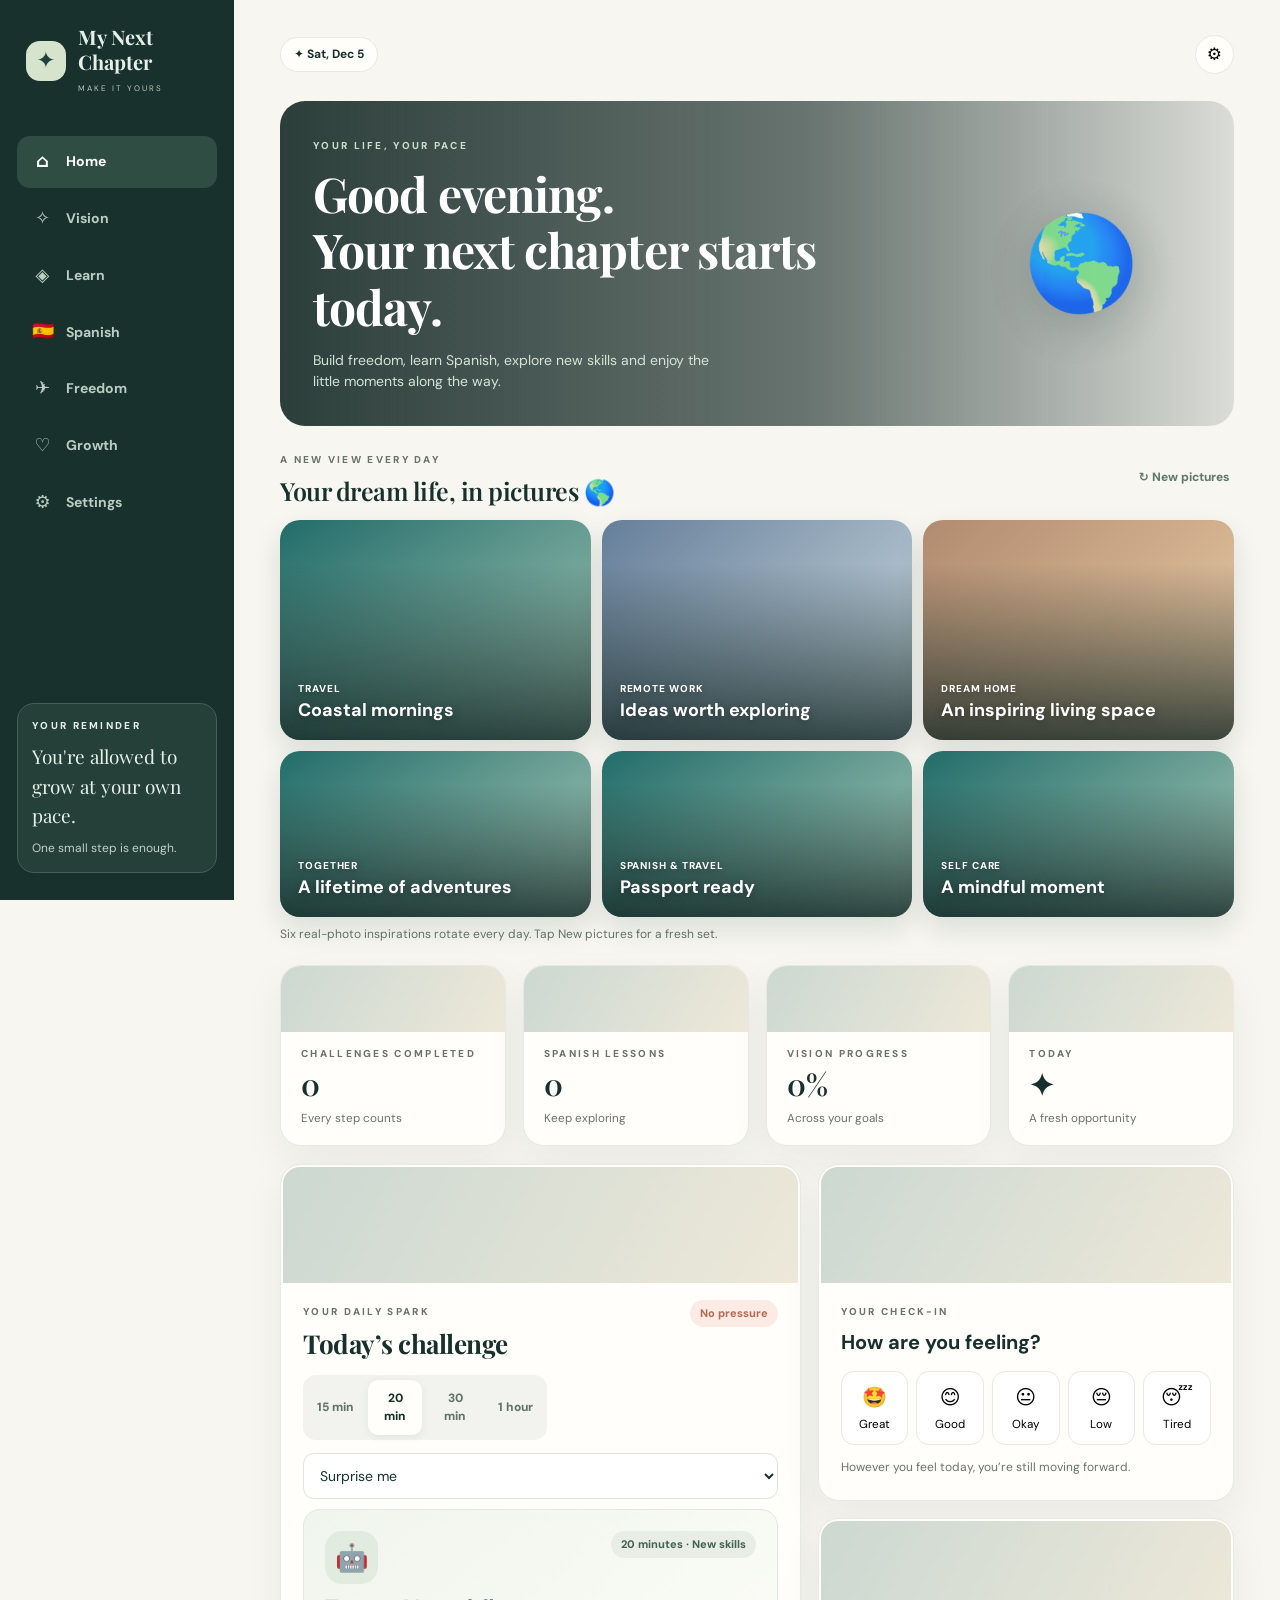
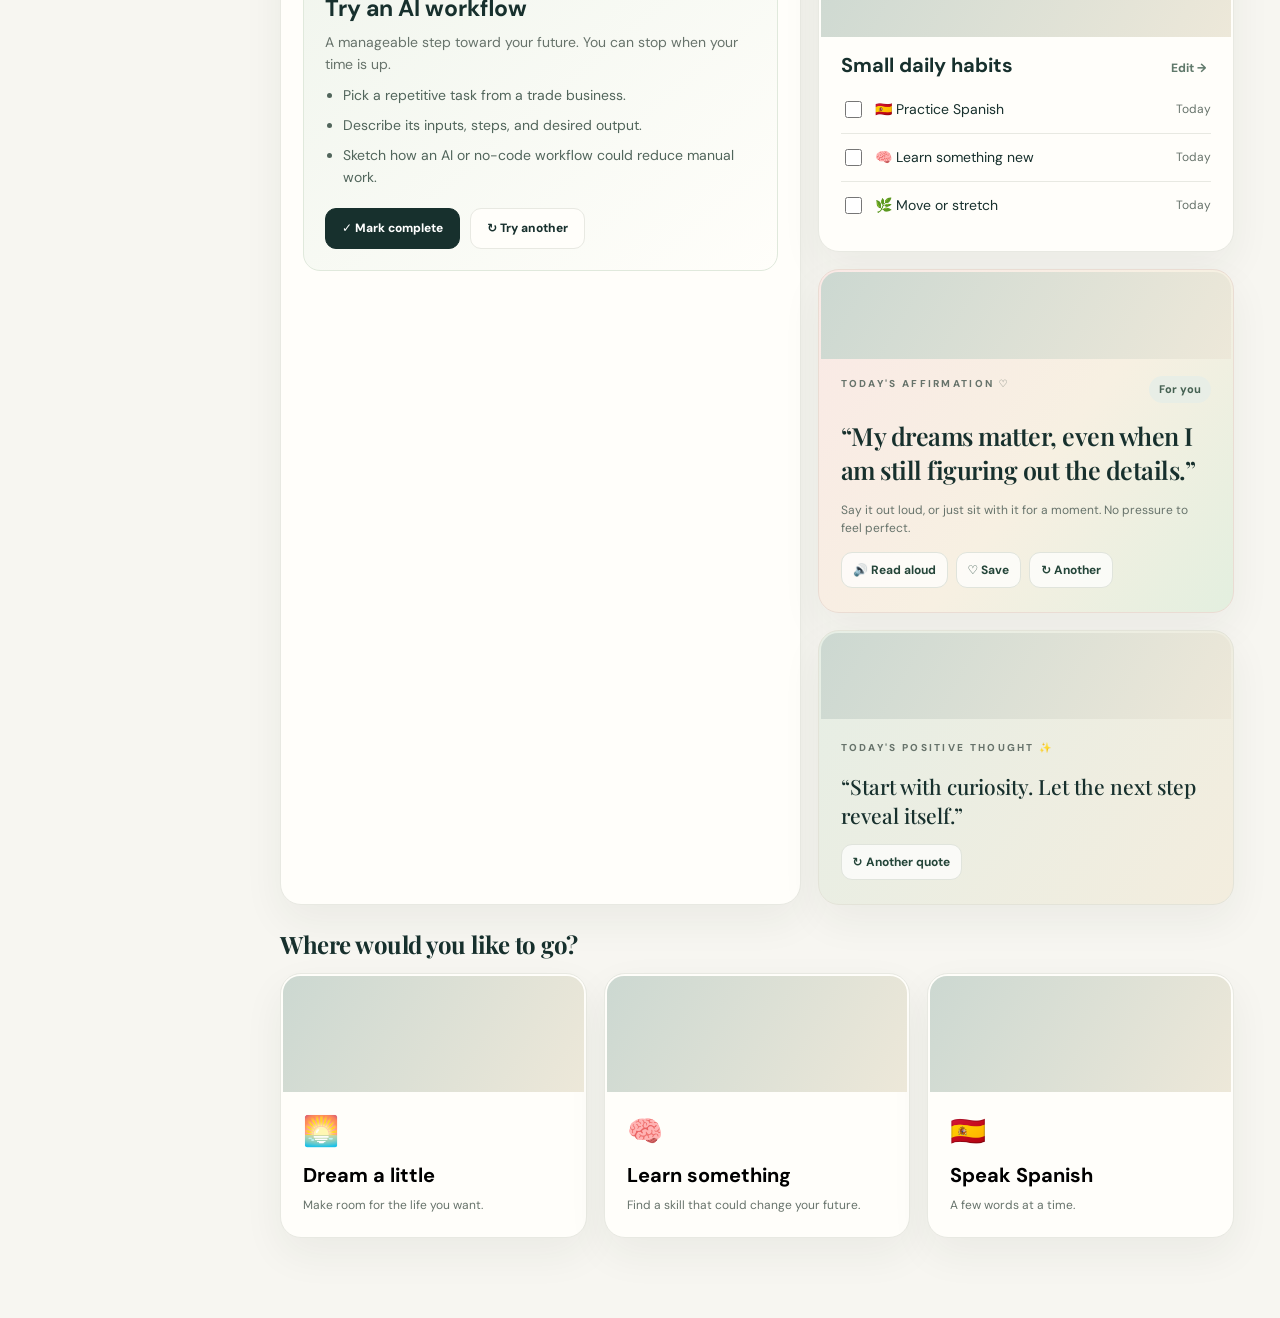
==== commit 61a53c35: "Load visual-rich photo library update in My Next Chapter" ====
--- a/my-next-chapter/index.html
+++ b/my-next-chapter/index.html
@@ -10,7 +10,7 @@
 :root{--bg:#f7f6f1;--card:#fffefa;--dark:#17302d;--forest:#21423b;--sage:#d9e6d7;--pink:#f3ded9;--sand:#efe8da;--gold:#e6d09c;--muted:#67736b;--border:#e8e9e2;--shadow:0 16px 42px rgba(28,47,39,.06)}*{box-sizing:border-box}body{margin:0;background:var(--bg);color:var(--dark);font:14px/1.55 'DM Sans',system-ui,sans-serif}button,input,select,textarea{font:inherit}button{cursor:pointer}h1,h2,h3,p{margin:0}h1,h2,h3{line-height:1.18}h1,h2,.serif{font-family:'Playfair Display',Georgia,serif}h1{font-size:clamp(30px,4vw,44px);letter-spacing:-.9px}h2{font-size:26px;letter-spacing:-.5px}h3{font-size:20px}.muted{color:var(--muted)}.eyebrow{font-size:10px;font-weight:800;letter-spacing:2.3px;text-transform:uppercase}.small{font-size:12px}.shell{display:grid;grid-template-columns:234px minmax(0,1fr);max-width:1500px;min-height:100vh;margin:auto}.side{background:#19312c;color:#e5f0e9;padding:27px 17px;position:sticky;top:0;align-self:start;height:100vh;display:flex;flex-direction:column}.brand{display:flex;align-items:center;gap:12px;margin:0 9px 41px}.mark{display:grid;place-items:center;width:40px;height:40px;border-radius:14px;background:#d7e4cd;color:#21423b;font-size:23px}.brand strong{font:700 20px 'Playfair Display',Georgia,serif;line-height:1}.brand em{display:block;font-style:normal;letter-spacing:2px;text-transform:uppercase;font-size:8px;color:#b7c9bf;margin-top:6px}.side nav{display:grid;gap:5px}.navbtn{width:100%;border:0;background:transparent;color:#bacdc2;text-align:left;padding:12px 14px;border-radius:13px;display:flex;gap:12px;align-items:center;font-weight:700}.navbtn .ico{font-size:18px;width:23px;text-align:center}.navbtn:hover,.navbtn.active{background:#304d44;color:#fff}.sidefoot{margin-top:auto;padding:14px;border:1px solid #426057;border-radius:17px;background:#244039}.sidefoot .muted{color:#c0d1c7}.main{padding:35px clamp(18px,3.6vw,55px) 80px;max-width:1300px;width:100%;margin:auto}.topbar{display:flex;justify-content:space-between;align-items:center;gap:10px;margin-bottom:27px}.pill{display:inline-flex;align-items:center;gap:7px;padding:7px 13px;border:1px solid var(--border);background:#fffefa;border-radius:22px;font-size:12px;font-weight:700}.top-actions{display:flex;gap:8px;align-items:center}.circle-btn{width:39px;height:39px;border-radius:50%;border:1px solid var(--border);background:var(--card);font-size:17px}.page{display:none}.page.active{display:block}.intro{margin-bottom:23px}.intro p{margin-top:10px;color:var(--muted);max-width:620px}.hero{background:linear-gradient(110deg,#18342d 0%,#25483e 64%,#396353 100%);color:#fff;border-radius:25px;padding:33px;display:flex;align-items:center;justify-content:space-between;overflow:hidden;position:relative;margin-bottom:20px;min-height:225px}.hero::before{content:'';position:absolute;width:380px;height:380px;border-radius:50%;right:-105px;top:-170px;background:rgba(220,236,205,.08)}.hero::after{content:'';position:absolute;width:220px;height:220px;border-radius:50%;right:80px;bottom:-165px;border:34px solid rgba(215,232,206,.07)}.hero h1{font-size:clamp(32px,4.5vw,48px);max-width:540px;margin:9px 0 15px}.hero p{color:#d4e3d7;max-width:420px}.hero-ornament{font-size:92px;transform:rotate(-16deg);z-index:1;opacity:.92;margin-right:7%;text-shadow:0 10px 50px #132d2940}.flex{display:flex;align-items:center;gap:10px}.between{justify-content:space-between}.wrap{flex-wrap:wrap}.grid{display:grid;gap:17px}.two{grid-template-columns:1.25fr 1fr}.three{grid-template-columns:repeat(3,minmax(0,1fr))}.four{grid-template-columns:repeat(4,minmax(0,1fr))}.card{background:var(--card);border:1px solid var(--border);border-radius:21px;padding:22px;box-shadow:var(--shadow)}.card h3{margin:0 0 9px}.section-head{display:flex;justify-content:space-between;align-items:center;gap:10px;margin:25px 0 14px}.section-head h2{font-size:24px}.btn{background:var(--dark);color:white;border:1px solid var(--dark);border-radius:11px;padding:10px 16px;font-weight:800;font-size:12px;transition:.16s}.btn:hover{filter:brightness(1.18);transform:translateY(-1px)}.btn.light{background:var(--card);color:var(--dark);border-color:var(--border)}.btn.sage{background:#e1ebdf;color:var(--dark);border-color:transparent}.btn.ghost{background:transparent;border-color:transparent;color:var(--forest)}.btn.small{padding:8px 11px;font-size:11px}.btn:disabled{opacity:.5;cursor:default}.capsule{display:inline-flex;border-radius:999px;background:#e8eee6;color:#456152;padding:5px 10px;font-size:11px;font-weight:800}.capsule.coral{background:#fbebe4;color:#b56b53}.capsule.gold{background:#f6eed6;color:#8b7431}.metric{padding:18px 20px}.metric .num{font:600 30px 'Playfair Display',Georgia,serif;margin:5px 0}.metric small{color:var(--muted)}.soft{background:#f0f4ec;border:1px solid #e5ebdf;border-radius:15px;padding:15px}.progress{background:#e9ece6;height:8px;border-radius:10px;overflow:hidden}.progress > div{height:100%;background:#7b9a84;border-radius:10px;transition:width .25s}.rowline{padding:12px 0;border-bottom:1px solid var(--border)}.rowline:last-child{border:0}.check{display:flex;gap:10px;align-items:center;cursor:pointer}.check input{accent-color:#376552;width:17px;height:17px}.card-top{display:flex;justify-content:space-between;align-items:flex-start;gap:12px}.choicebar{display:flex;gap:6px;background:#f2f3ee;padding:5px;border-radius:13px;flex-wrap:wrap}.choicebar button{flex:1;min-width:50px;border:0;border-radius:10px;padding:9px 8px;color:#627269;background:none;font-weight:800;font-size:12px}.choicebar button.selected{background:#fffefa;color:var(--dark);box-shadow:0 2px 8px #20392b13}.challenge-icon{display:grid;place-items:center;border-radius:17px;width:53px;height:53px;font-size:27px;background:#e1ebe0}.challenge-box{background:linear-gradient(140deg,#f0f5ed,#fffefa);border:1px solid #e0e9dc;border-radius:17px;padding:21px}.challenge-box h3{font-size:23px;margin:11px 0 10px}.challenge-box ul{padding-left:18px;color:#51655b;margin:10px 0 20px}.challenge-box li{margin:8px 0}.statline{display:flex;gap:8px;align-items:center;color:#557062;font-size:12px}.quote{font:500 21px 'Playfair Display',Georgia,serif;line-height:1.4}.mood-grid{display:flex;gap:8px;flex-wrap:wrap}.mood{border:1px solid var(--border);border-radius:13px;background:white;padding:10px 11px;text-align:center;flex:1;min-width:58px}.mood span{display:block;font-size:20px}.mood.sel{border-color:#8fac99;background:#ecf3ed}.form-field{display:block;margin:10px 0}.form-field label{font-size:12px;font-weight:800;display:block;margin:0 0 6px}.field{display:block;width:100%;border:1px solid #dfe5dc;background:#fff;padding:12px;border-radius:11px;color:var(--dark);outline:none}.field:focus{border-color:#6f947d;box-shadow:0 0 0 3px #dce8da}.vision-card{min-height:185px;border-radius:18px;padding:18px;display:flex;flex-direction:column;justify-content:space-between;background:#e9ebe2;position:relative;overflow:hidden}.vision-card>div,.vision-card>button{position:relative;z-index:1}.vision-card .big-emoji{font-size:46px;filter:drop-shadow(0 3px 13px #162f2722)}.vision-card h3{font-size:21px;margin-top:12px}.vision-card .caption{font-size:11px;opacity:.75}.vision-card button{background:#fffefaec;border:0;border-radius:10px;padding:7px 12px;font-size:11px;font-weight:800;color:#355246}.vision-card.b1{background:linear-gradient(135deg,#f8e8de,#f0c8b3)}.vision-card.b2{background:linear-gradient(135deg,#d6e6de,#b8d2c5)}.vision-card.b3{background:linear-gradient(135deg,#f4eedc,#ddd2b3)}.vision-card.b4{background:linear-gradient(135deg,#e7e2f2,#c4c8df)}.vision-card.b5{background:linear-gradient(135deg,#e1eada,#b8d3a6)}.vision-card.b6{background:linear-gradient(135deg,#f2dfde,#dcb8ba)}.vision-card.photo{background-size:cover;background-position:center;color:white}.vision-card.photo::before{content:'';position:absolute;inset:0;background:linear-gradient(transparent 10%,#0e2a299e)}.path{border:1px solid var(--border);padding:16px;border-radius:16px;display:flex;gap:12px;align-items:flex-start}.path + .path{margin-top:10px}.path .step{border-radius:12px;background:#eaf1e6;min-width:38px;height:38px;display:grid;place-items:center;font-weight:800}.path.done{opacity:.7}.path.done .step{background:#d8e7d8}.path p{font-size:12px;color:var(--muted);margin-top:4px}.path button{margin-left:auto}.course-card{display:flex;gap:13px;align-items:flex-start;padding:17px;border:1px solid var(--border);border-radius:16px;margin-top:11px}.course-ico{font-size:26px;background:#eef2eb;border-radius:14px;display:grid;place-items:center;min-width:53px;height:53px}.course-card h3{font:800 14px 'DM Sans',sans-serif;margin-bottom:5px}.course-card p{font-size:12px;color:var(--muted)}.range{width:100%;accent-color:#497f63}.flashcard{min-height:182px;display:flex;flex-direction:column;align-items:center;justify-content:center;border-radius:19px;border:1px solid #d9e6d8;background:linear-gradient(145deg,#e8f1e4,#fffefa);cursor:pointer;text-align:center;padding:25px}.flashcard h2{font:600 38px 'Playfair Display',Georgia,serif;margin:11px 0}.answer{border:1px solid var(--border);background:#fffefa;border-radius:11px;padding:11px;text-align:left;font-weight:700}.answer.good{background:#d9eedc;border-color:#82b48c}.answer.bad{background:#fae3dc;border-color:#d7a090}.lesson-row{display:flex;gap:10px;padding:12px 0;border-bottom:1px solid var(--border);align-items:center;justify-content:space-between}.lesson-row:last-child{border:none}.bar{display:flex;align-items:center;gap:7px}.badge-day{background:#e3eee0;border-radius:10px;padding:6px 9px;font-size:12px;font-weight:800}.empty{border:1px dashed #ccd9c9;border-radius:14px;padding:18px;color:var(--muted);text-align:center}.modal{position:fixed;inset:0;display:none;align-items:center;justify-content:center;z-index:50;background:#132b28aa;padding:16px}.modal.show{display:flex}.modal-inner{background:#fffefa;border-radius:21px;width:min(100%,490px);padding:23px;max-height:88vh;overflow:auto;box-shadow:0 20px 80px #142a296b}.toast{position:fixed;bottom:24px;left:50%;transform:translateX(-50%);background:#183d31;color:white;padding:11px 17px;border-radius:12px;box-shadow:0 10px 30px #142a293f;z-index:100;opacity:0;pointer-events:none;transition:.2s;text-align:center;max-width:90%}.toast.show{opacity:1}.bottomnav{display:none}.note{font-size:12px;color:var(--muted);line-height:1.6}.tinybtn{border:0;background:none;color:#60796b;font-size:12px;font-weight:800;padding:5px}.logo-m{display:none} @media(max-width:1060px){.three{grid-template-columns:repeat(2,minmax(0,1fr))}.four{grid-template-columns:repeat(2,minmax(0,1fr))}.two{grid-template-columns:1fr}}@media(max-width:720px){.shell{display:block}.side{display:none}.logo-m{display:flex;align-items:center;gap:7px;font:700 18px 'Playfair Display',Georgia,serif}.main{padding:17px 15px 112px}.topbar{margin-bottom:18px}.top-actions .pill{font-size:11px}.hero{padding:27px 23px;min-height:205px;border-radius:21px}.hero h1{font-size:34px}.hero-ornament{font-size:60px;position:absolute;right:-8px;bottom:14px;opacity:.6;margin:0}.hero p{max-width:85%}.grid{gap:11px}.three,.four{grid-template-columns:repeat(2,minmax(0,1fr))}.card{padding:17px;border-radius:18px}.section-head{margin-top:23px}.section-head h2{font-size:22px}h1{font-size:31px}.vision-card{min-height:166px}.bottomnav{display:flex;position:fixed;bottom:0;left:0;right:0;z-index:40;background:#fffefaf7;backdrop-filter:blur(14px);border-top:1px solid var(--border);padding:9px max(7px,env(safe-area-inset-left)) calc(9px + env(safe-area-inset-bottom));justify-content:space-around;gap:2px}.bottomnav button{border:0;background:transparent;border-radius:12px;padding:4px 2px;color:#6c7a72;display:grid;place-items:center;font-size:9px;font-weight:800;min-width:49px}.bottomnav button .ico{font-size:21px}.bottomnav button.active{color:#214c3d;background:#e4efe2}.mood{min-width:50px;padding:7px 5px}.quote{font-size:18px}}@media(max-width:375px){.three{grid-template-columns:1fr}.top-actions .pill{display:none}}
 .spanish-word-list{display:grid;gap:9px;margin-top:15px}.spanish-word-row{display:flex;align-items:center;justify-content:space-between;gap:10px;padding:11px 12px;background:#fff;border:1px solid var(--border);border-radius:12px}.spanish-word-row strong{display:block;font-size:15px}.spanish-word-row .small{display:block}.spanish-word-row .btn{min-width:90px;white-space:nowrap}.spanish-audio-actions{display:flex;gap:8px;flex-wrap:wrap;margin-top:14px}.spanish-audio-actions .btn{flex:1}.spanish-playback-select{margin-top:12px;display:block}.spanish-playback-select .field{margin-top:6px}.spanish-phrase-listen{margin-top:12px}@media(max-width:400px){.spanish-word-row{padding:10px}.spanish-word-row .btn{min-width:75px;padding:10px 8px}}
 </style>
-<link rel="stylesheet" href="./inspiration.css?v=4"/>
+<link rel="stylesheet" href="./inspiration.css?v=5"/>
 </head>
 <body>
 <div class="shell"><aside class="side"><div class="brand"><div class="mark">✦</div><div><strong>My Next<br>Chapter</strong><em>make it yours</em></div></div><nav id="sideNav"></nav><div class="sidefoot"><div class="eyebrow">Your reminder</div><div class="serif" style="font-size:19px;margin:9px 0">You're allowed to grow at your own pace.</div><div class="small muted">One small step is enough.</div></div></aside><main class="main"><div class="topbar"><div class="logo-m"><span style="color:#719987">✦</span> My Next Chapter</div><span class="pill" id="todayLabel">✦ Today</span><div class="top-actions"><button class="circle-btn" onclick="showPage('settings')" title="Settings">⚙️</button></div></div><section class="page active" id="page-home"></section><section class="page" id="page-vision"></section><section class="page" id="page-learn"></section><section class="page" id="page-spanish"></section><section class="page" id="page-freedom"></section><section class="page" id="page-growth"></section><section class="page" id="page-settings"></section></main></div><nav class="bottomnav" id="bottomNav"></nav><div class="toast" id="toast"></div><div class="modal" id="modal"><div class="modal-inner" id="modalContent"></div></div>
@@ -142,6 +142,6 @@
 if('serviceWorker' in navigator && location.protocol.startsWith('http'))window.addEventListener('load',()=>navigator.serviceWorker.register('./sw.js',{updateViaCache:'none'}).then(reg=>reg.update().catch(()=>{})).catch(()=>{}));
 drawPage();
 </script>
-<script src="./inspiration.js?v=4"></script>
+<script src="./inspiration.js?v=5"></script>
 </body>
 </html>
--- a/my-next-chapter/inspiration.css
+++ b/my-next-chapter/inspiration.css
@@ -1,2 +1,47 @@
 
 .positive-moodboard{margin:22px 0 21px}.positive-heading{display:flex;align-items:center;justify-content:space-between;gap:10px;flex-wrap:wrap;margin-bottom:13px}.positive-heading h2{font:600 25px 'Playfair Display',Georgia,serif;margin:4px 0 0}.positive-photo-grid{display:grid;grid-template-columns:1.3fr 1fr 1fr;gap:10px}.positive-photo{position:relative;min-height:205px;border:0;border-radius:20px;padding:18px;display:flex;align-items:end;overflow:hidden;text-align:left;color:white;cursor:pointer;background:linear-gradient(145deg,#226c69,#abcdbc);box-shadow:0 10px 24px #17302d14}.positive-photo:nth-child(2){background:linear-gradient(135deg,#657e99,#cedce3)}.positive-photo:nth-child(3){background:linear-gradient(135deg,#b18b6f,#ebcda7)}.positive-photo img{position:absolute;inset:0;width:100%;height:100%;object-fit:cover;transition:transform .35s}.positive-photo:hover img{transform:scale(1.045)}.positive-photo:after{content:'';position:absolute;inset:20% 0 0;background:linear-gradient(transparent,rgba(11,31,29,.78));pointer-events:none}.positive-photo-caption{position:relative;z-index:1;text-shadow:0 2px 8px #0005}.positive-photo-caption small{display:block;text-transform:uppercase;letter-spacing:.09em;font-size:10px;font-weight:800;margin-bottom:4px}.positive-photo-caption strong{display:block;font-size:18px;line-height:1.18}.positive-affirm{background:linear-gradient(128deg,#fae9e6,#f7f0e2 55%,#e3efdf);border-color:#eadcd3}.positive-words{font:600 25px/1.35 'Playfair Display',Georgia,serif;letter-spacing:-.02em;margin:16px 0 14px}.positive-quote{background:linear-gradient(125deg,#e6eee5,#f3edde);border-color:#e3e3d8}.positive-actions{display:flex;gap:8px;flex-wrap:wrap;margin:14px 0 2px}.positive-actions button{font:700 12px 'DM Sans',system-ui;color:#244539;background:#ffffffbc;border:1px solid #e0e4dc;border-radius:11px;padding:9px 11px;cursor:pointer}.positive-photo:focus-visible,.positive-actions button:focus-visible{outline:3px solid #628d71;outline-offset:2px}.positive-saved{font-size:13px;padding:12px 14px;background:#f5f6ee;border-radius:12px;margin:8px 0}.positive-moodboard .note{margin-top:8px}@media(max-width:600px){.positive-photo-grid{grid-template-columns:1fr 1fr;gap:8px}.positive-photo{min-height:150px;padding:13px;border-radius:16px}.positive-photo:first-child{grid-column:span 2;min-height:202px}.positive-heading h2{font-size:22px}.positive-photo-caption strong{font-size:16px}.positive-words{font-size:22px}}
+
+
+/* Photo-first visual update: real editorial photography without obscuring controls */
+.positive-photo-grid{grid-template-columns:repeat(3,minmax(0,1fr));gap:11px}
+.positive-photo{min-height:175px;box-shadow:0 12px 28px rgba(18,46,35,.12)}
+.positive-photo:first-child{min-height:220px}
+.positive-photo:nth-child(4),.positive-photo:nth-child(5),.positive-photo:nth-child(6){min-height:166px}
+.mnc-hero-photo{background-size:cover!important;background-position:center!important;color:#fff}
+.mnc-hero-photo::before{content:none!important}
+.mnc-hero-photo::after{content:none!important}
+.mnc-photo-banner{width:calc(100% + 40px);height:116px;position:relative;overflow:hidden;border-radius:17px 17px 0 0;background:linear-gradient(125deg,#d5e4d5,#b9cfc9);margin:-20px -20px 17px;flex-shrink:0}
+.mnc-photo-banner img{width:100%;height:100%;object-fit:cover;display:block}
+.mnc-photo-banner.compact{height:76px;margin-bottom:14px}
+.mnc-photo-banner.no-image{background:linear-gradient(120deg,#ccd8d1,#ede8d9)}
+.mnc-has-photo{overflow:hidden}
+.mnc-has-photo.card.metric .mnc-photo-banner{height:68px}
+.mnc-has-photo.card.metric{display:flex;flex-direction:column}
+.mnc-has-photo.card.metric .num{margin-top:3px}
+.mnc-has-photo.positive-affirm .mnc-photo-banner{height:87px}
+.mnc-has-photo.positive-quote .mnc-photo-banner{height:86px}
+.mnc-has-photo.positive-quote .quote{margin-top:10px}
+.mnc-has-photo .card-top{position:relative}
+.mnc-vision-photo{color:#fff;background-position:center;background-size:cover}
+.mnc-vision-photo .caption,.mnc-vision-photo h3,.mnc-vision-photo span{color:#fff;text-shadow:0 1px 9px #0d262a88}
+.mnc-vision-photo .progress{background:#ffffff50}
+.mnc-vision-photo .big-emoji{filter:drop-shadow(0 2px 8px #152b2b)}
+.mnc-course-thumb{width:94px;height:96px;border-radius:14px;overflow:hidden;flex-shrink:0;background:#dbe6d9;align-self:flex-start}
+.mnc-course-thumb img{width:100%;height:100%;object-fit:cover;display:block}
+.mnc-course-thumb.no-image{background:linear-gradient(130deg,#d8e5d8,#ebddc8)}
+.mnc-spanish-scene{margin:13px 0;border-radius:15px;position:relative;overflow:hidden;height:150px;display:flex;align-items:end;padding:14px;background:linear-gradient(125deg,#7f9c8a,#d5bea3);color:#fff}
+.mnc-spanish-scene img{position:absolute;inset:0;width:100%;height:100%;object-fit:cover}
+.mnc-spanish-scene:before{position:absolute;inset:0;content:'';background:linear-gradient(transparent,#152d26a6);z-index:1}
+.mnc-spanish-scene span{position:relative;z-index:2;font-weight:700;font-size:13px;text-shadow:0 1px 5px #0006}
+.mnc-spanish-scene.no-image img{display:none}
+.positive-photo img,.mnc-photo-banner img,.mnc-course-thumb img,.mnc-spanish-scene img{color:transparent}
+@media(max-width:600px){
+.positive-photo-grid{grid-template-columns:repeat(2,minmax(0,1fr));gap:9px}
+.positive-photo{min-height:151px}
+.positive-photo:first-child{grid-column:span 2;min-height:190px}
+.positive-photo:nth-child(4),.positive-photo:nth-child(5),.positive-photo:nth-child(6){min-height:151px}
+.mnc-photo-banner{width:calc(100% + 34px);margin:-17px -17px 13px;height:100px;border-radius:14px 14px 0 0}
+.mnc-photo-banner.compact,.mnc-has-photo.card.metric .mnc-photo-banner{height:62px}
+.mnc-course-thumb{width:74px;height:87px;border-radius:12px}
+.mnc-spanish-scene{height:125px}
+}
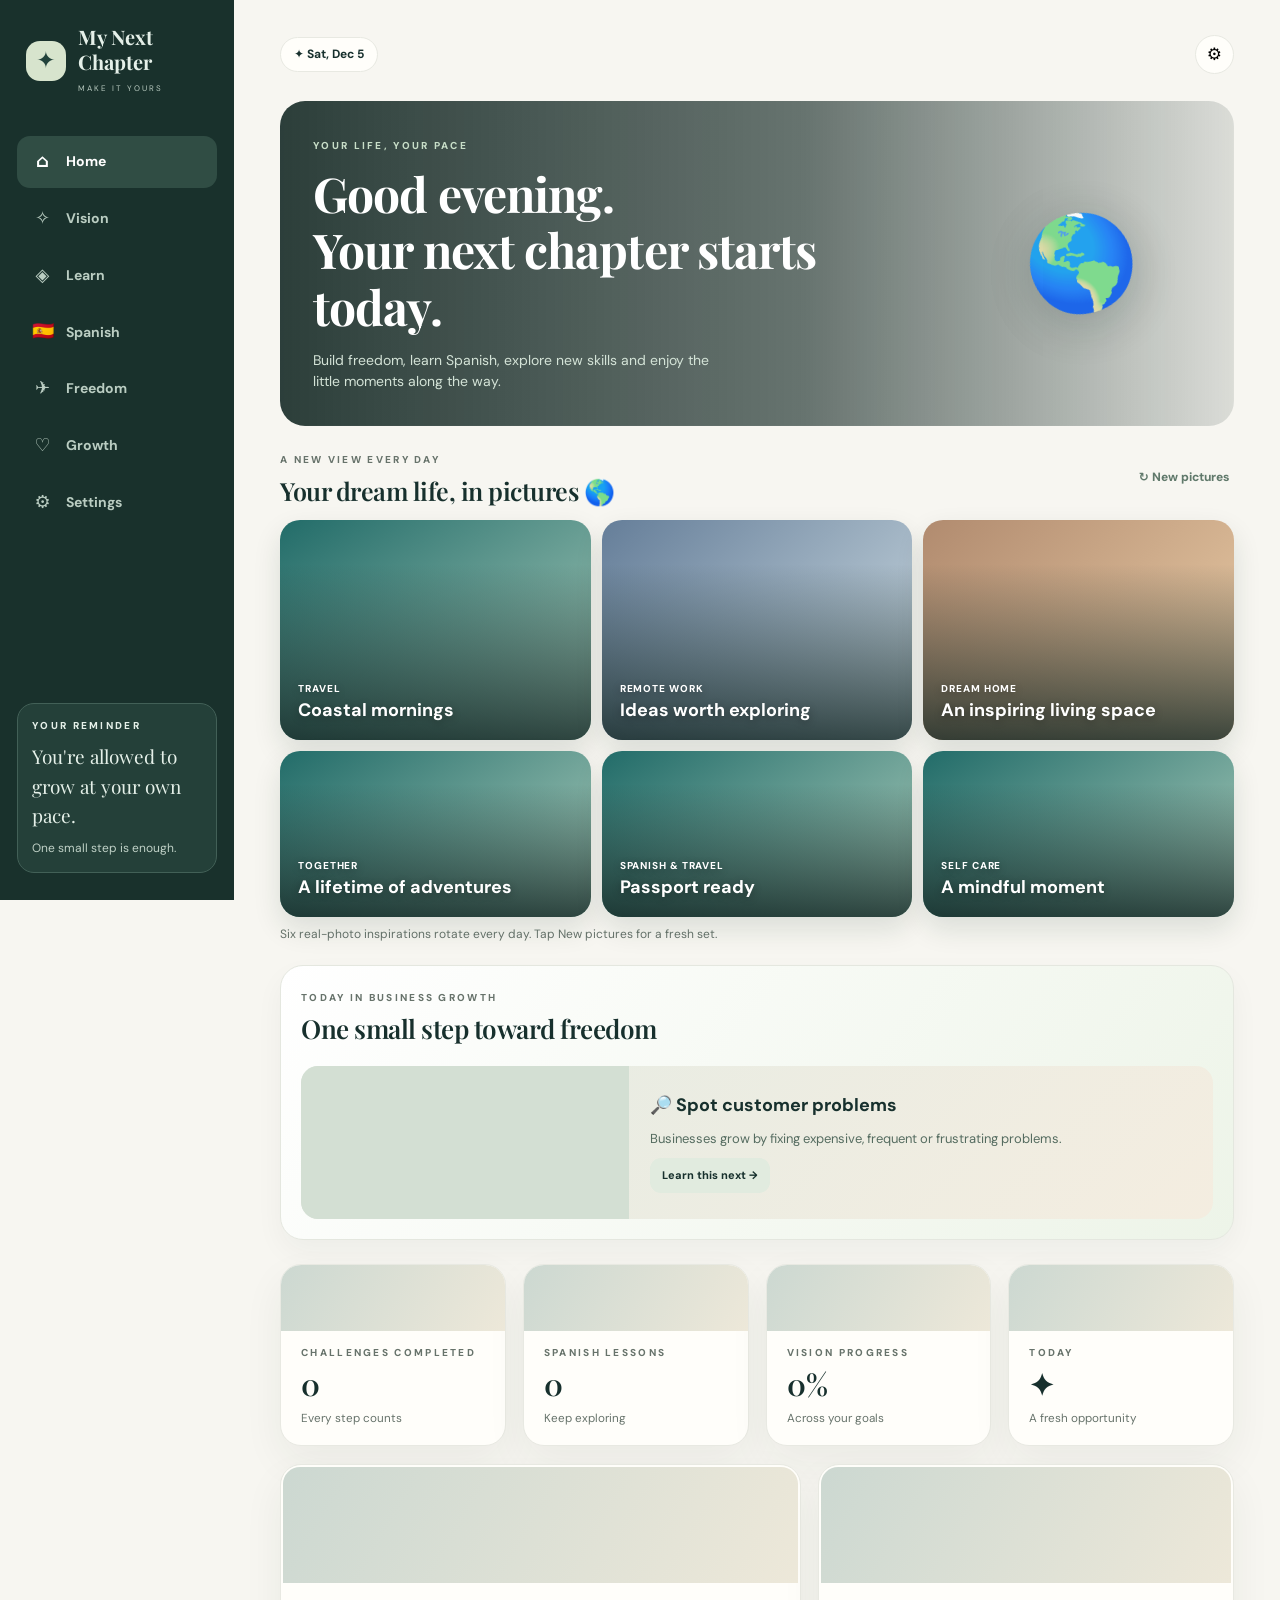
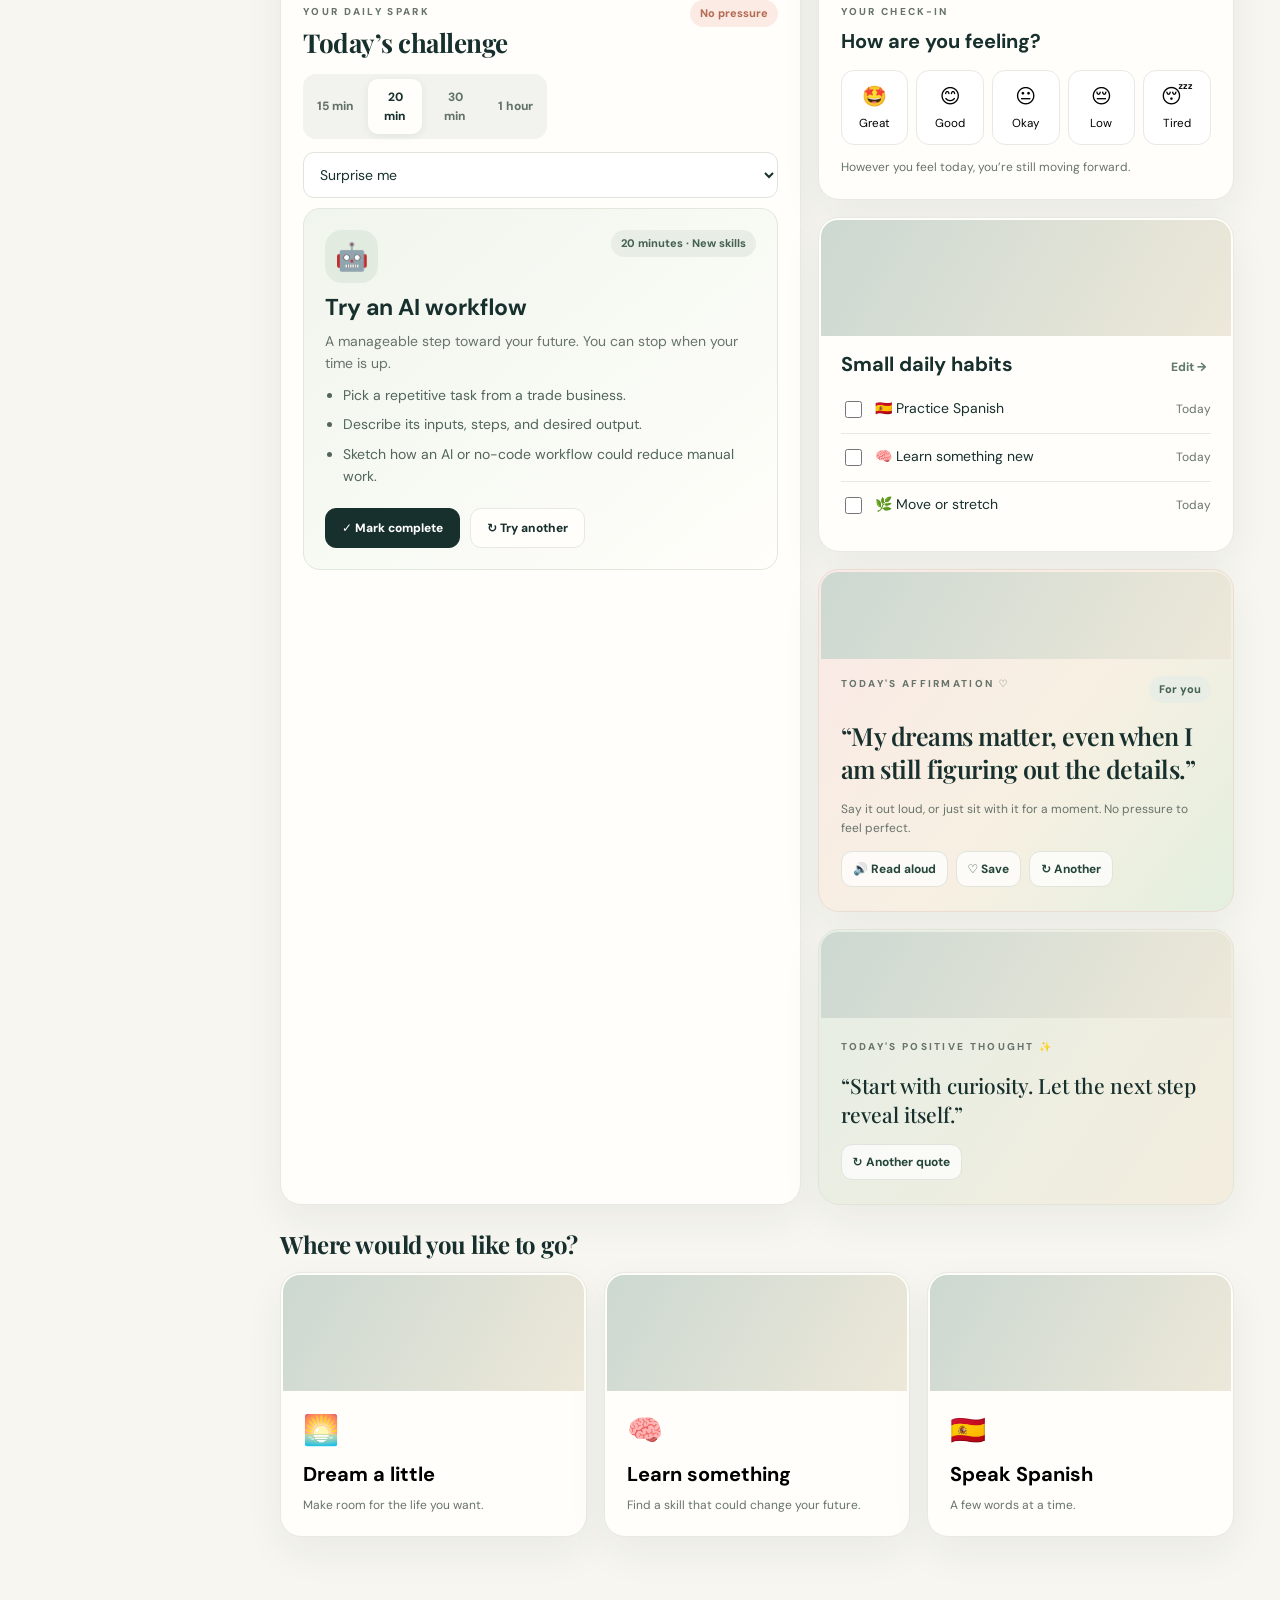
==== commit b669ba13: "Add business learning curriculum to Home, Learn, and Freedom screens" ====
--- a/my-next-chapter/index.html
+++ b/my-next-chapter/index.html
@@ -11,6 +11,7 @@
 .spanish-word-list{display:grid;gap:9px;margin-top:15px}.spanish-word-row{display:flex;align-items:center;justify-content:space-between;gap:10px;padding:11px 12px;background:#fff;border:1px solid var(--border);border-radius:12px}.spanish-word-row strong{display:block;font-size:15px}.spanish-word-row .small{display:block}.spanish-word-row .btn{min-width:90px;white-space:nowrap}.spanish-audio-actions{display:flex;gap:8px;flex-wrap:wrap;margin-top:14px}.spanish-audio-actions .btn{flex:1}.spanish-playback-select{margin-top:12px;display:block}.spanish-playback-select .field{margin-top:6px}.spanish-phrase-listen{margin-top:12px}@media(max-width:400px){.spanish-word-row{padding:10px}.spanish-word-row .btn{min-width:75px;padding:10px 8px}}
 </style>
 <link rel="stylesheet" href="./inspiration.css?v=5"/>
+<link rel="stylesheet" href="./business-learning.css?v=6"/>
 </head>
 <body>
 <div class="shell"><aside class="side"><div class="brand"><div class="mark">✦</div><div><strong>My Next<br>Chapter</strong><em>make it yours</em></div></div><nav id="sideNav"></nav><div class="sidefoot"><div class="eyebrow">Your reminder</div><div class="serif" style="font-size:19px;margin:9px 0">You're allowed to grow at your own pace.</div><div class="small muted">One small step is enough.</div></div></aside><main class="main"><div class="topbar"><div class="logo-m"><span style="color:#719987">✦</span> My Next Chapter</div><span class="pill" id="todayLabel">✦ Today</span><div class="top-actions"><button class="circle-btn" onclick="showPage('settings')" title="Settings">⚙️</button></div></div><section class="page active" id="page-home"></section><section class="page" id="page-vision"></section><section class="page" id="page-learn"></section><section class="page" id="page-spanish"></section><section class="page" id="page-freedom"></section><section class="page" id="page-growth"></section><section class="page" id="page-settings"></section></main></div><nav class="bottomnav" id="bottomNav"></nav><div class="toast" id="toast"></div><div class="modal" id="modal"><div class="modal-inner" id="modalContent"></div></div>
@@ -143,5 +144,7 @@
 drawPage();
 </script>
 <script src="./inspiration.js?v=5"></script>
+<script src="./business-lessons.js?v=6"></script>
+<script src="./business-learning.js?v=6"></script>
 </body>
 </html>
--- a/my-next-chapter/business-learning.css
+++ b/my-next-chapter/business-learning.css
@@ -0,0 +1,57 @@
+
+/* Business learning compass */
+.biz-area{margin:19px 0 24px;background:#fffefb;border:1px solid #e4e7df;padding:20px;border-radius:23px;box-shadow:0 12px 29px rgba(26,43,35,.045)}
+.biz-title{display:flex;align-items:flex-start;justify-content:space-between;gap:12px;flex-wrap:wrap;margin-bottom:16px}
+.biz-title h2{font:600 26px/1.18 'Playfair Display',Georgia,serif;margin:6px 0}
+.biz-title p{font-size:13px;color:var(--muted);max-width:620px;margin-top:6px}
+.biz-count{background:#e7efe6;color:#2c5a43;padding:7px 11px;font-weight:800;font-size:12px;border-radius:99px}
+.biz-path{background:#f4f5ef;padding:15px;border-radius:15px;margin:10px 0 17px}
+.biz-path select{margin:8px 0;width:100%;max-width:430px;background:white}
+.biz-feature,.biz-home-card{display:grid;grid-template-columns:36% 1fr;overflow:hidden;border-radius:17px;background:linear-gradient(135deg,#e5ece4,#f4ede0);min-height:190px}
+.biz-feature-photo,.biz-home-cover{background-size:cover;background-position:center;background-color:#d3dfd3}
+.biz-feature-copy,.biz-home-copy{padding:21px;display:flex;flex-direction:column;justify-content:center;gap:9px}
+.biz-feature-copy h3{font-size:22px;line-height:1.22;margin:0}
+.biz-feature-copy p,.biz-home-copy p{font-size:13px;color:#556c60;margin:0;line-height:1.5}
+.biz-actions{display:flex;gap:7px;flex-wrap:wrap}
+.biz-progress{margin:17px 0 10px}
+.biz-progress-track{height:8px;border-radius:8px;background:#e9ece4;overflow:hidden;margin-bottom:6px}
+.biz-progress-fill{height:100%;background:#5e9b74;border-radius:8px}
+.biz-section-label{font-weight:900;text-transform:uppercase;letter-spacing:.09em;font-size:11px;color:#65766e;margin:19px 0 11px}
+.biz-modules{display:grid;grid-template-columns:repeat(2,minmax(0,1fr));gap:10px}
+.biz-module{border:1px solid #e7e8df;background:#fff;display:flex;align-items:stretch;text-align:left;gap:0;border-radius:15px;overflow:hidden;cursor:pointer;min-height:112px;color:#253f33;padding:0}
+.biz-module:hover,.biz-module.chosen{border-color:#6c9b7b;background:#f8fbf5}
+.biz-module:focus-visible,.biz-answer:focus-visible,.biz-time:focus-visible{outline:3px solid #589875;outline-offset:2px}
+.biz-module-image{width:80px;flex-shrink:0;background-size:cover;background-position:center;background-color:#d0e1d1}
+.biz-module-body{padding:12px 8px 11px 11px;display:flex;flex:1;flex-direction:column;gap:5px;min-width:0}
+.biz-module-body strong{font-size:14px;line-height:1.25}
+.biz-pills{display:flex;gap:5px;flex-wrap:wrap}
+.biz-pills small{background:#eaf0e9;border-radius:4px;padding:2px 5px;font-weight:700;font-size:9px;color:#52715e}
+.biz-desc{font-size:11px;color:#62776a;line-height:1.38}
+.biz-module-status{align-self:center;font-weight:900;font-size:19px;color:#568765;margin:0 10px}
+.biz-showmore{font:800 12px 'DM Sans',sans-serif;color:#325f49;background:#e9f1e6;border:0;border-radius:12px;padding:12px 17px;margin-top:13px;width:100%;cursor:pointer}
+.biz-detail{background:#f6f5ef;border:1px solid #e3e6dd;border-radius:17px;padding:19px;margin-top:22px;scroll-margin-top:20px}
+.biz-detail-head{display:flex;align-items:start;justify-content:space-between;gap:10px}
+.biz-detail h3{font:600 24px/1.2 'Playfair Display',Georgia,serif;margin:6px 0 8px}
+.biz-detail>p{font-size:13px;color:#4f6558;margin:6px 0 16px}
+.biz-priority{font-size:10px;font-weight:800;white-space:nowrap;border-radius:7px;padding:6px 7px;background:#dde9db;color:#376445}
+.biz-explain{background:#fff;border:1px solid #e7e8e1;border-radius:13px;padding:16px}
+.biz-explain strong{font-size:13px}
+.biz-explain p{font-size:13px;color:#58695f;margin:5px 0 13px}
+.biz-explain p:last-child{margin-bottom:0}
+.biz-time{border:1px solid #dbe5d9;border-radius:11px;background:white;padding:10px 16px;cursor:pointer;font-size:13px;font-weight:750;color:#466451;flex:1}
+.biz-time.selected{background:#23533a;border-color:#23533a;color:white}
+.biz-action-note{background:#e6efe2;border-radius:13px;padding:16px;margin-top:10px;font-size:14px;color:#254837}
+.biz-action-note p{margin:5px 0 0;font-size:13px}
+.biz-quiz{background:#fff;border-radius:13px;padding:15px;border:1px solid #e7e8e1}
+.biz-quiz>strong{font-size:14px;display:block;margin-bottom:10px}
+.biz-answer{display:block;border:1px solid #e3e9df;border-radius:11px;background:#f9faf7;color:#375542;padding:10px 11px;width:100%;margin-top:7px;text-align:left;cursor:pointer;font:600 12px 'DM Sans',system-ui}
+.biz-answer.picked{border-color:#d3a97e;background:#fff3e7}
+.biz-answer.right{border-color:#81b58b;background:#e6f5e8}
+.biz-feedback{font-size:12px;font-weight:700;color:#496f54;margin:10px 0 0}
+.biz-notes{width:100%;background:#fff}
+.biz-detail-footer{display:flex;flex-wrap:wrap;justify-content:space-between;align-items:center;gap:12px;margin-top:13px}
+.biz-read{color:#2e6749;font-size:12px;font-weight:800;text-decoration:underline;text-underline-offset:3px}
+.biz-home{background:linear-gradient(130deg,#fff,#edf4e8)}
+.biz-home-card{min-height:153px}
+.biz-home-copy strong{font-size:18px}
+@media(max-width:640px){.biz-area{padding:14px;border-radius:18px}.biz-title h2{font-size:23px}.biz-feature,.biz-home-card{grid-template-columns:1fr}.biz-feature-photo,.biz-home-cover{height:145px}.biz-feature-copy,.biz-home-copy{padding:16px}.biz-modules{grid-template-columns:1fr}.biz-module-image{width:92px}.biz-detail{padding:14px}.biz-detail h3{font-size:22px}.biz-detail-footer .btn{width:100%}}
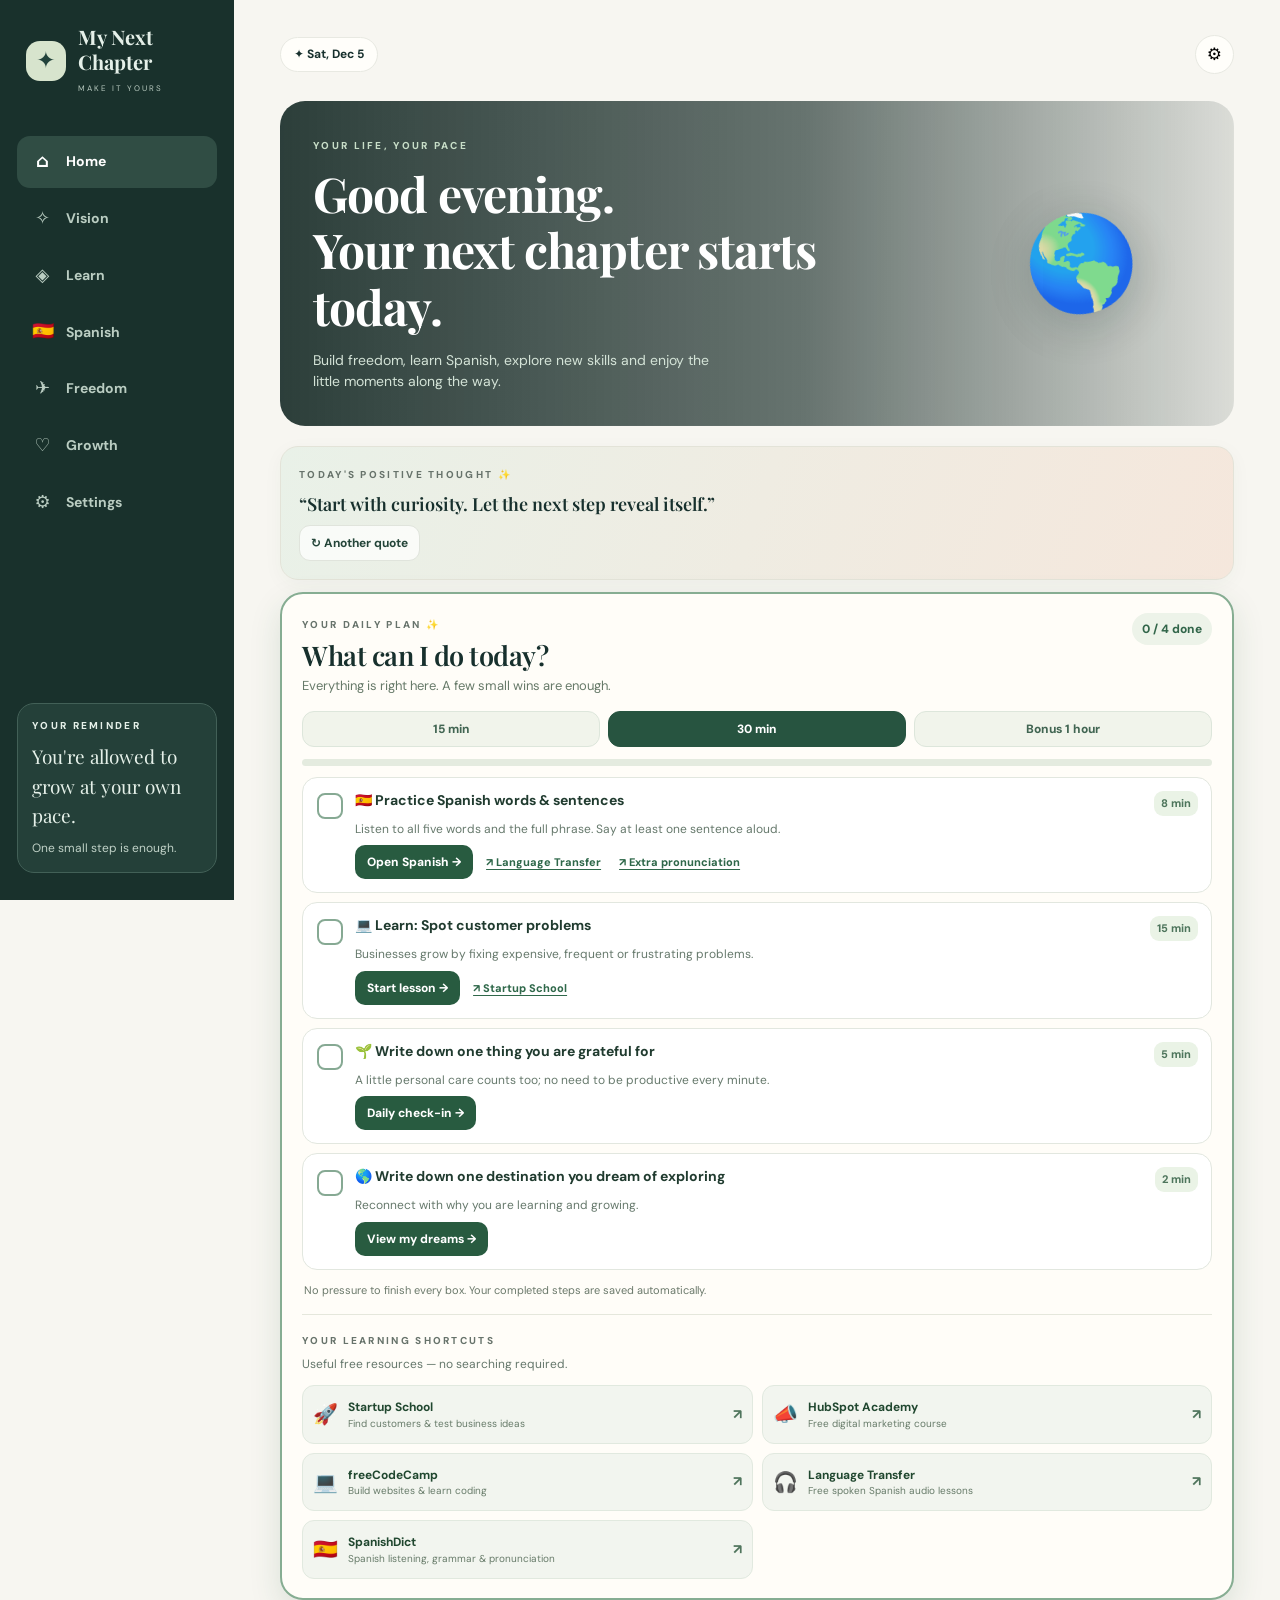
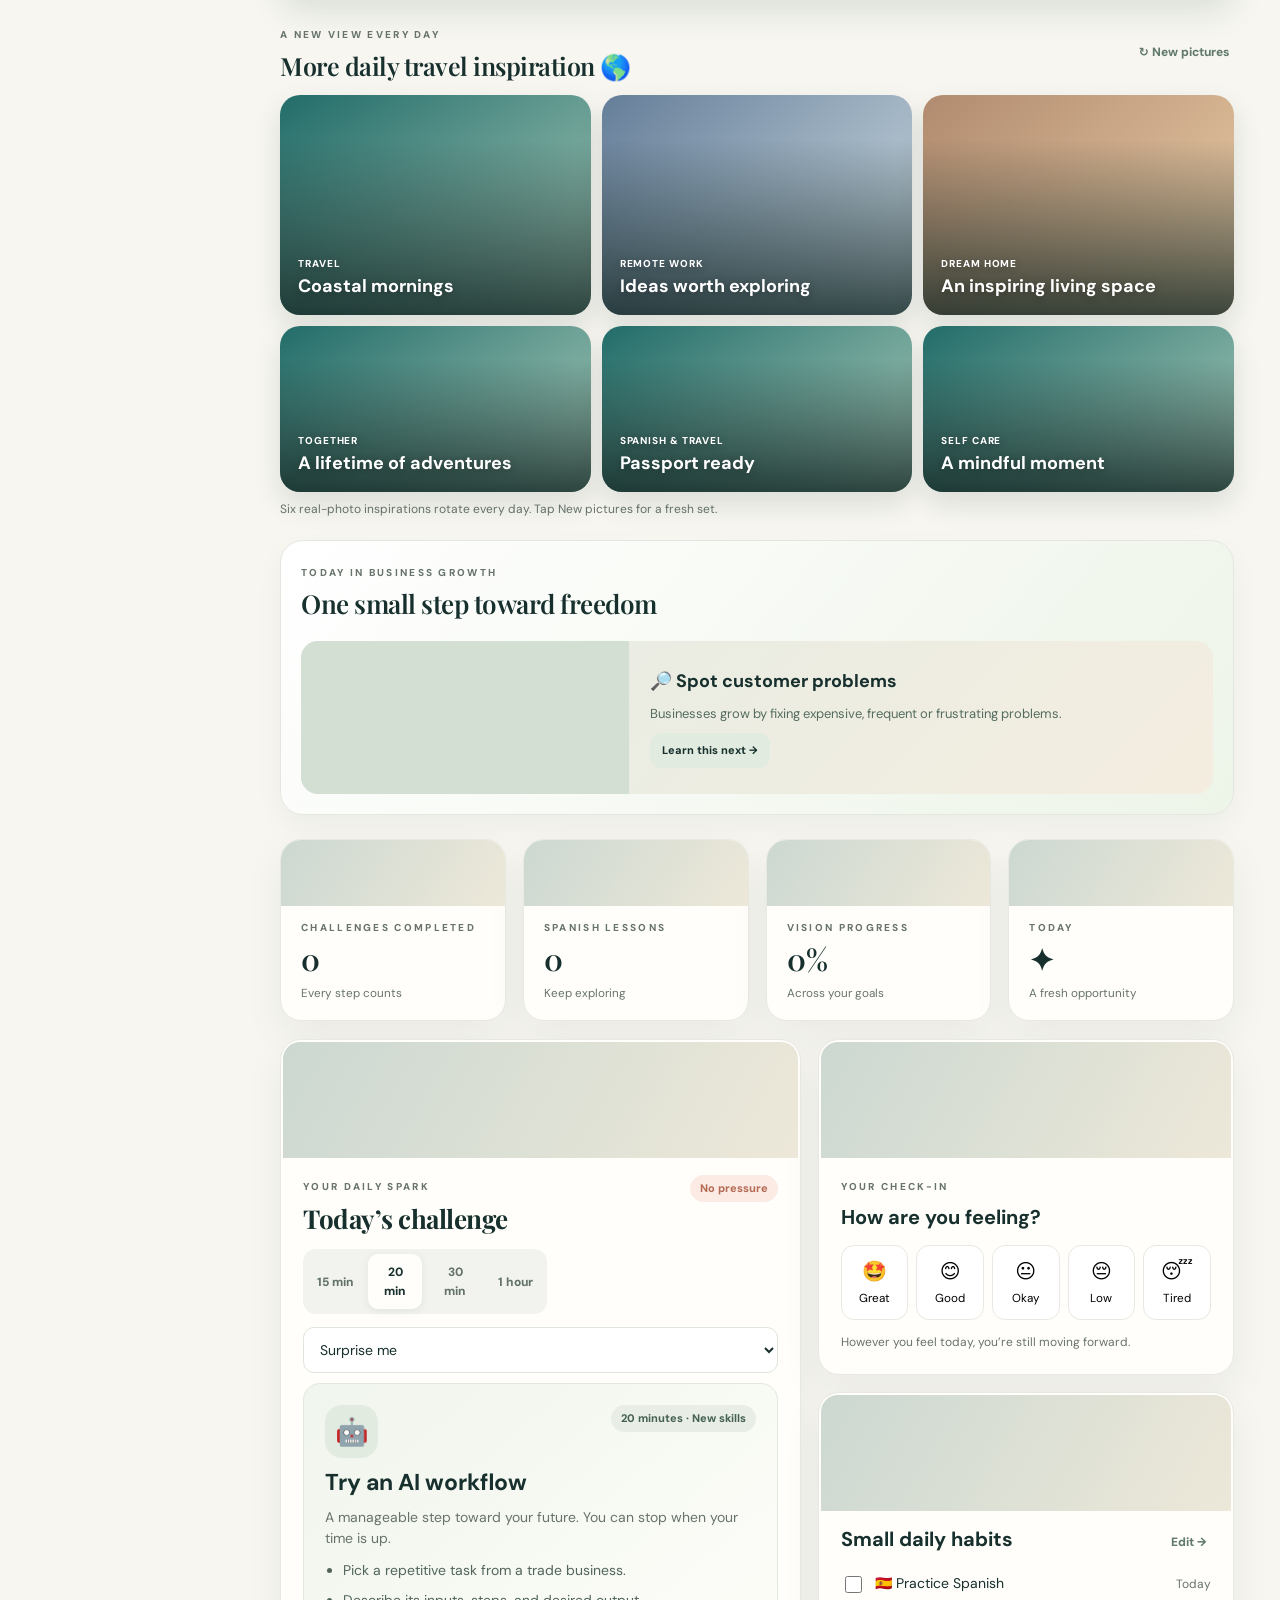
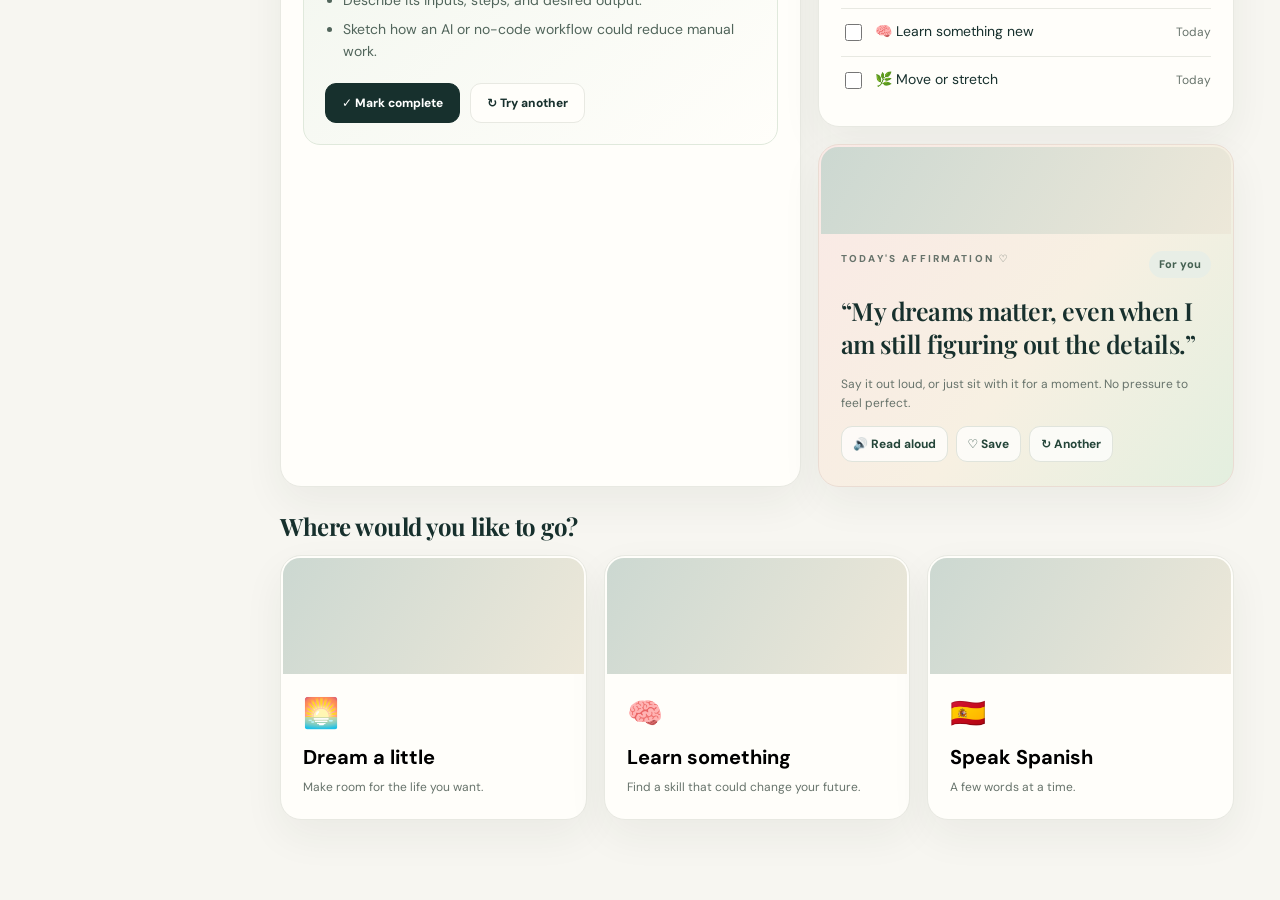
==== commit 1d5a7f7e: "Show daily 15-30 minute to-dos directly under home travel photo and quote" ====
--- a/my-next-chapter/index.html
+++ b/my-next-chapter/index.html
@@ -3,7 +3,7 @@
 <head>
 <meta charset="UTF-8"/><meta name="viewport" content="width=device-width, initial-scale=1,viewport-fit=cover"/>
 <meta name="theme-color" content="#172b28"/><meta name="apple-mobile-web-app-capable" content="yes"/><meta name="apple-mobile-web-app-status-bar-style" content="default"/>
-<link rel="manifest" href="manifest.webmanifest"/><link rel="icon" type="image/svg+xml" href="icon.svg"/><link rel="apple-touch-icon" href="icon.svg"/>
+<link rel="manifest" href="manifest.webmanifest?v=8"/><link rel="icon" type="image/png" href="[data-uri]"/><link rel="apple-touch-icon" type="image/png" sizes="120x120" href="[data-uri]"/>
 <title>My Next Chapter — A life in progress</title>
 <style>
 @import url('https://fonts.googleapis.com/css2?family=DM+Sans:wght@400;500;600;700;800&family=Playfair+Display:wght@500;600;700&display=swap');
@@ -12,6 +12,7 @@
 </style>
 <link rel="stylesheet" href="./inspiration.css?v=5"/>
 <link rel="stylesheet" href="./business-learning.css?v=6"/>
+<link rel="stylesheet" href="./daily-checklist.css?v=9"/>
 </head>
 <body>
 <div class="shell"><aside class="side"><div class="brand"><div class="mark">✦</div><div><strong>My Next<br>Chapter</strong><em>make it yours</em></div></div><nav id="sideNav"></nav><div class="sidefoot"><div class="eyebrow">Your reminder</div><div class="serif" style="font-size:19px;margin:9px 0">You're allowed to grow at your own pace.</div><div class="small muted">One small step is enough.</div></div></aside><main class="main"><div class="topbar"><div class="logo-m"><span style="color:#719987">✦</span> My Next Chapter</div><span class="pill" id="todayLabel">✦ Today</span><div class="top-actions"><button class="circle-btn" onclick="showPage('settings')" title="Settings">⚙️</button></div></div><section class="page active" id="page-home"></section><section class="page" id="page-vision"></section><section class="page" id="page-learn"></section><section class="page" id="page-spanish"></section><section class="page" id="page-freedom"></section><section class="page" id="page-growth"></section><section class="page" id="page-settings"></section></main></div><nav class="bottomnav" id="bottomNav"></nav><div class="toast" id="toast"></div><div class="modal" id="modal"><div class="modal-inner" id="modalContent"></div></div>
@@ -146,5 +147,6 @@
 <script src="./inspiration.js?v=5"></script>
 <script src="./business-lessons.js?v=6"></script>
 <script src="./business-learning.js?v=6"></script>
+<script src="./daily-checklist.js?v=9"></script>
 </body>
 </html>
--- a/my-next-chapter/daily-checklist.css
+++ b/my-next-chapter/daily-checklist.css
@@ -0,0 +1,54 @@
+
+/* Above-the-fold daily checklist and direct learning links */
+.dc-top-quote{margin:0 0 12px!important;border-radius:18px;padding:16px 18px!important;background:linear-gradient(110deg,#e9f1e8,#f5e7dc)!important;box-shadow:0 5px 20px #21432e0a}
+.dc-top-quote .quote{font:600 18px/1.35 'Playfair Display',Georgia,serif!important;margin:7px 0 3px!important}
+.dc-top-quote .positive-actions{margin-top:9px}
+.dc-panel{margin:0 0 23px;background:#fffdf8;border:2px solid #86ad92;border-radius:23px;padding:19px 20px;box-shadow:0 12px 32px rgba(34,83,55,.13)}
+.dc-head{display:flex;align-items:start;justify-content:space-between;gap:9px}
+.dc-head h2{font:600 27px/1.16 'Playfair Display',Georgia,serif;margin:5px 0}
+.dc-head p{font-size:13px;color:#677a69;line-height:1.45;margin:6px 0 0}
+.dc-total{border-radius:100px;background:#edf3e9;color:#32664a;font:800 12px 'DM Sans',sans-serif;padding:8px 10px;white-space:nowrap}
+.dc-choice{display:flex;gap:8px;flex-wrap:wrap;margin:15px 0 12px}
+.dc-choice button{background:#f1f4eb;border:1px solid #dde6db;padding:9px 15px;color:#416552;font:800 12px 'DM Sans',system-ui;border-radius:12px;cursor:pointer;flex:1}
+.dc-choice button.selected{background:#275440;color:white;border-color:#275440}
+.dc-progress{height:7px;border-radius:20px;background:#e4ebdf;overflow:hidden;margin-bottom:11px}
+.dc-progress span{display:block;background:#6b9e78;height:100%;border-radius:20px;transition:width .2s}
+.dc-list{display:grid;gap:9px}
+.dc-task{display:flex;align-items:flex-start;gap:12px;padding:13px;border:1px solid #e2e7df;border-radius:15px;background:white}
+.dc-task.is-done{background:#f1f6ed}
+.dc-task.is-done .dc-task-header strong{text-decoration:line-through;text-decoration-color:#9caf9d;color:#64826d}
+.dc-check{position:relative;display:flex;align-items:center;justify-content:center;flex-shrink:0;margin-top:2px;width:27px;height:27px;cursor:pointer}
+.dc-check input{position:absolute;width:100%;height:100%;margin:0;opacity:0;cursor:pointer;z-index:2}
+.dc-check .dc-mark{width:26px;height:26px;border:2px solid #86a993;background:white;color:white;border-radius:8px;display:flex;align-items:center;justify-content:center;font-weight:900}
+.dc-check input:checked+.dc-mark{background:#447d5b;border-color:#447d5b}
+.dc-check input:focus-visible+.dc-mark{outline:3px solid #5b9e7d;outline-offset:2px}
+.dc-task-text{min-width:0;flex:1}
+.dc-task-header{display:flex;align-items:flex-start;justify-content:space-between;gap:7px}
+.dc-task-header strong{font-size:14px;line-height:1.35;color:#203b2f}
+.dc-minutes{font-weight:800;font-size:11px;color:#4e755c;padding:4px 7px;background:#eaf3e6;border-radius:9px;white-space:nowrap}
+.dc-task-text p{font-size:12px;line-height:1.45;color:#66796c;margin:5px 0 7px}
+.dc-task-links{display:flex;align-items:center;flex-wrap:wrap;gap:8px}
+.dc-start{border:0;border-radius:10px;background:#285b40;padding:9px 12px;cursor:pointer;font:800 12px 'DM Sans',system-ui;color:#fff}
+.dc-external{display:inline-block;color:#2f684a;font:800 11px 'DM Sans',system-ui;text-decoration:underline;text-underline-offset:3px;padding:5px}
+.dc-links{border-top:1px solid #e5e7dc;margin-top:16px;padding-top:14px}
+.dc-links-title p{font-size:12px;color:#65776b;margin:4px 0 12px}
+.dc-resources{display:grid;grid-template-columns:repeat(2,minmax(0,1fr));gap:9px}
+.dc-resource{display:flex;align-items:center;gap:10px;text-decoration:none;background:#f2f5ef;border:1px solid #e1e9df;border-radius:12px;padding:12px 10px;color:#20472f}
+.dc-resource-icon{font-size:20px}
+.dc-resource strong{font-size:12px;display:block}
+.dc-resource small{display:block;color:#677b69;font-size:10px;line-height:1.4}
+.dc-go{margin-left:auto;font-weight:800;color:#50755d}
+.dc-footer-note{font-size:11px;color:#6b796b;line-height:1.5;margin:12px 2px 0}
+.dc-congrats{padding:12px;background:#e9f3e7;border-radius:11px;margin-top:14px;color:#2c6244;font-size:13px;font-weight:800}
+.dc-start:focus-visible,.dc-choice button:focus-visible,.dc-resource:focus-visible,.dc-external:focus-visible{outline:3px solid #619873;outline-offset:2px}
+@media(max-width:650px){
+.dc-panel{padding:14px;border-radius:17px}
+.dc-head h2{font-size:24px}
+.dc-total{font-size:11px}
+.dc-top-quote .quote{font-size:17px!important}
+.dc-task{padding:11px;gap:9px}
+.dc-task-header strong{font-size:13px}
+.dc-resources{grid-template-columns:1fr}
+.dc-choice button{padding:9px 7px}
+.dc-start{padding:9px 10px}
+}
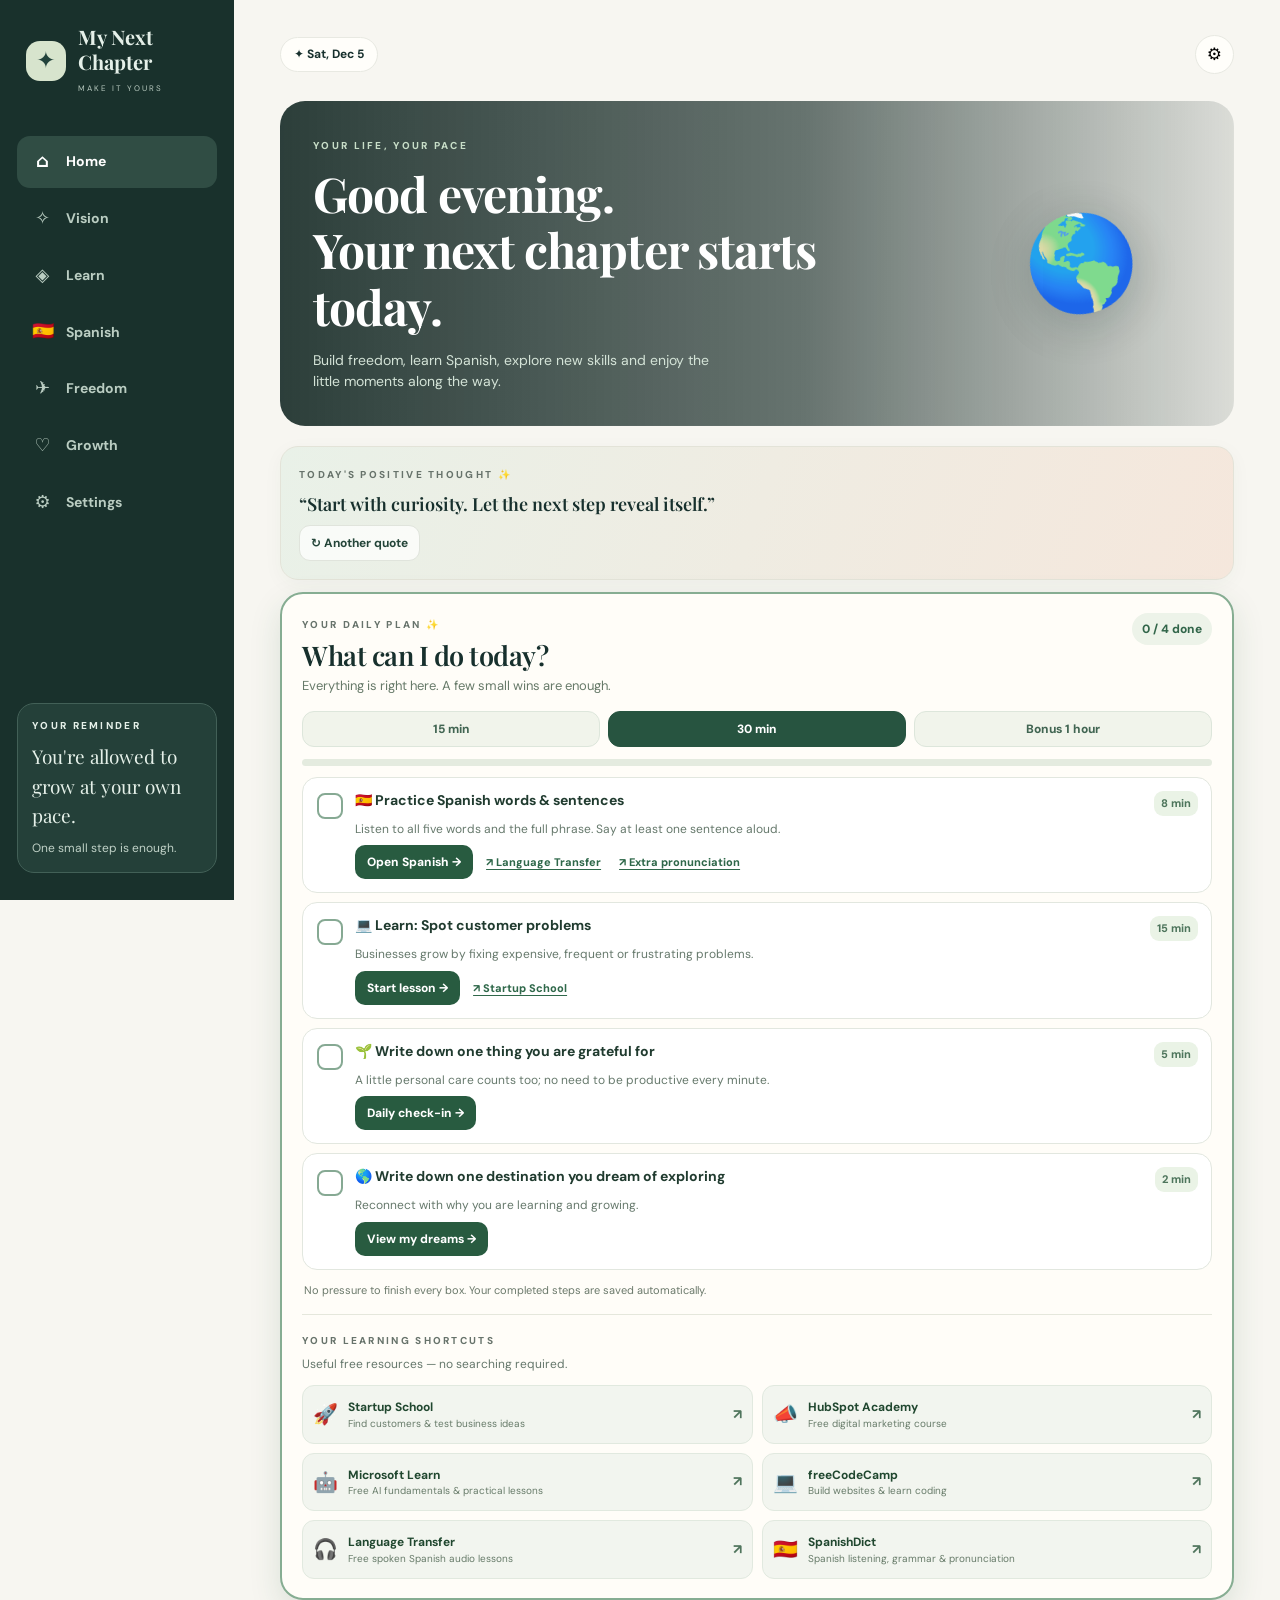
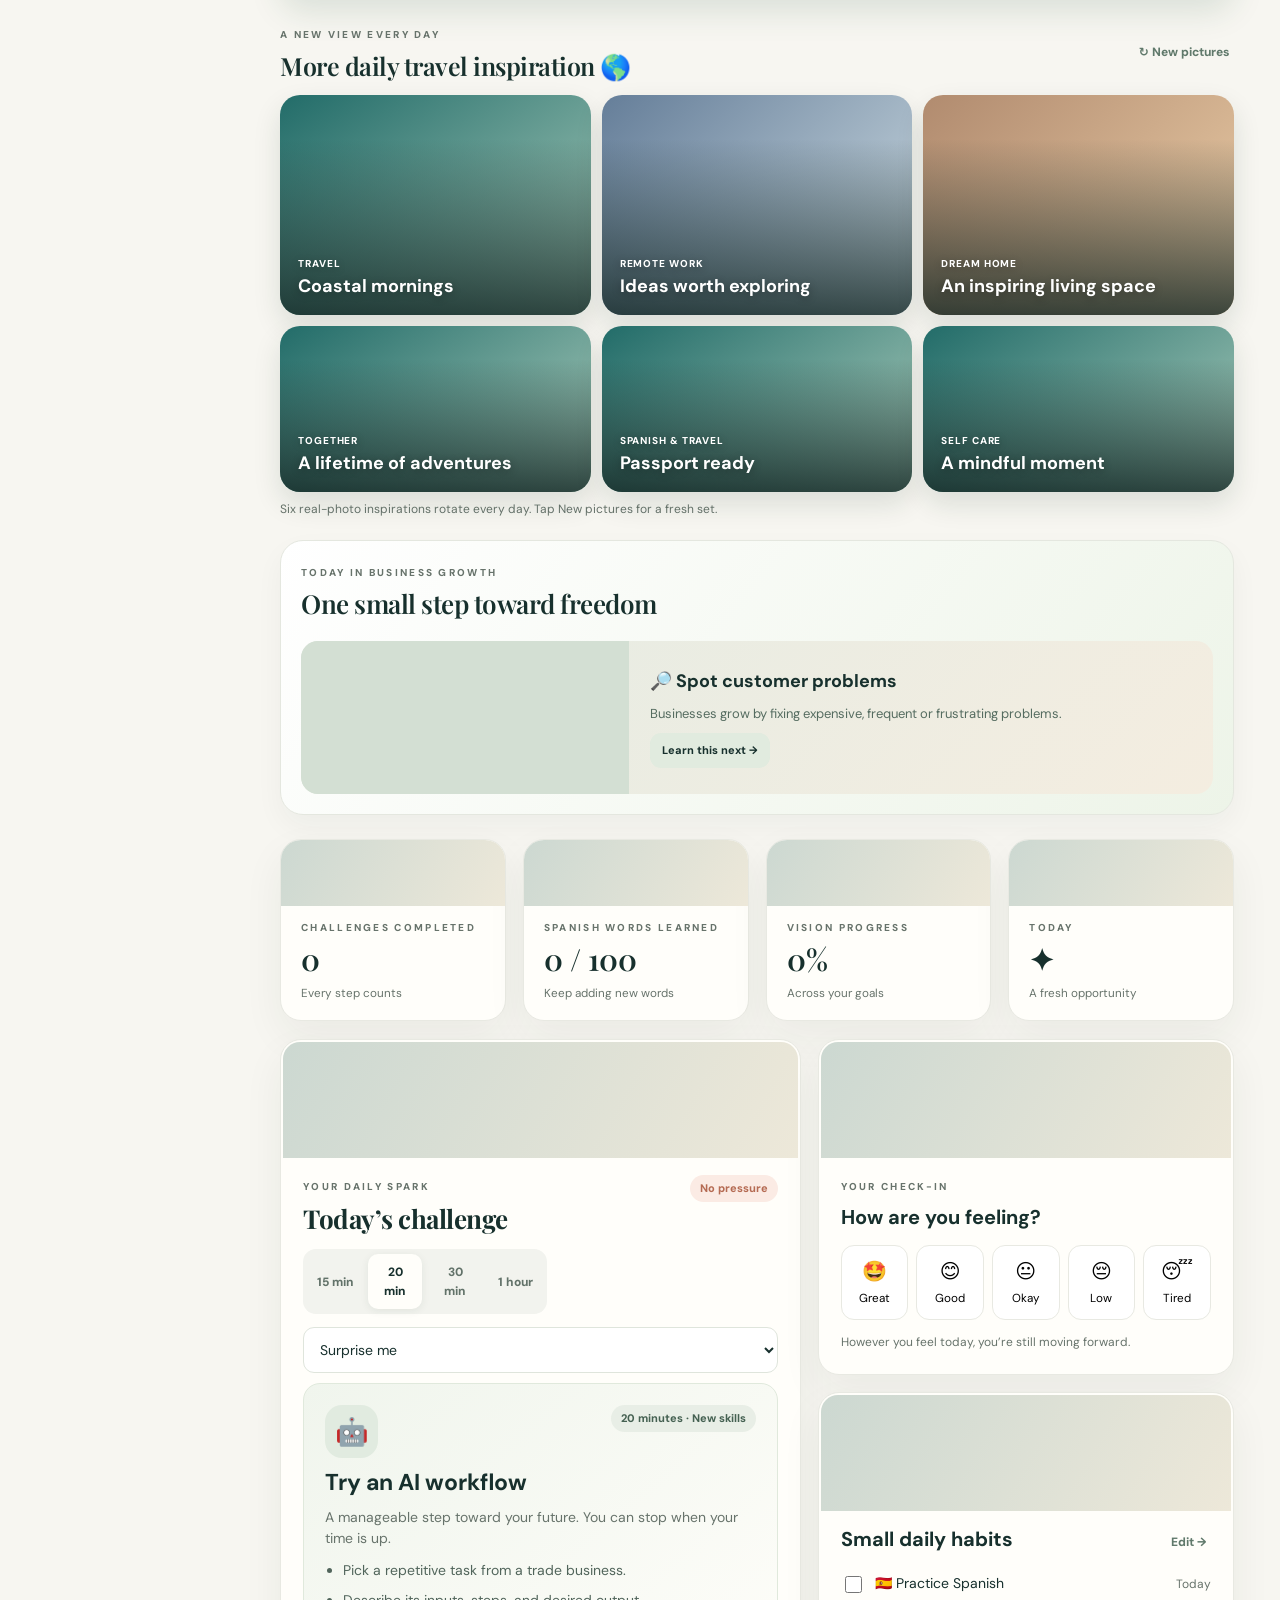
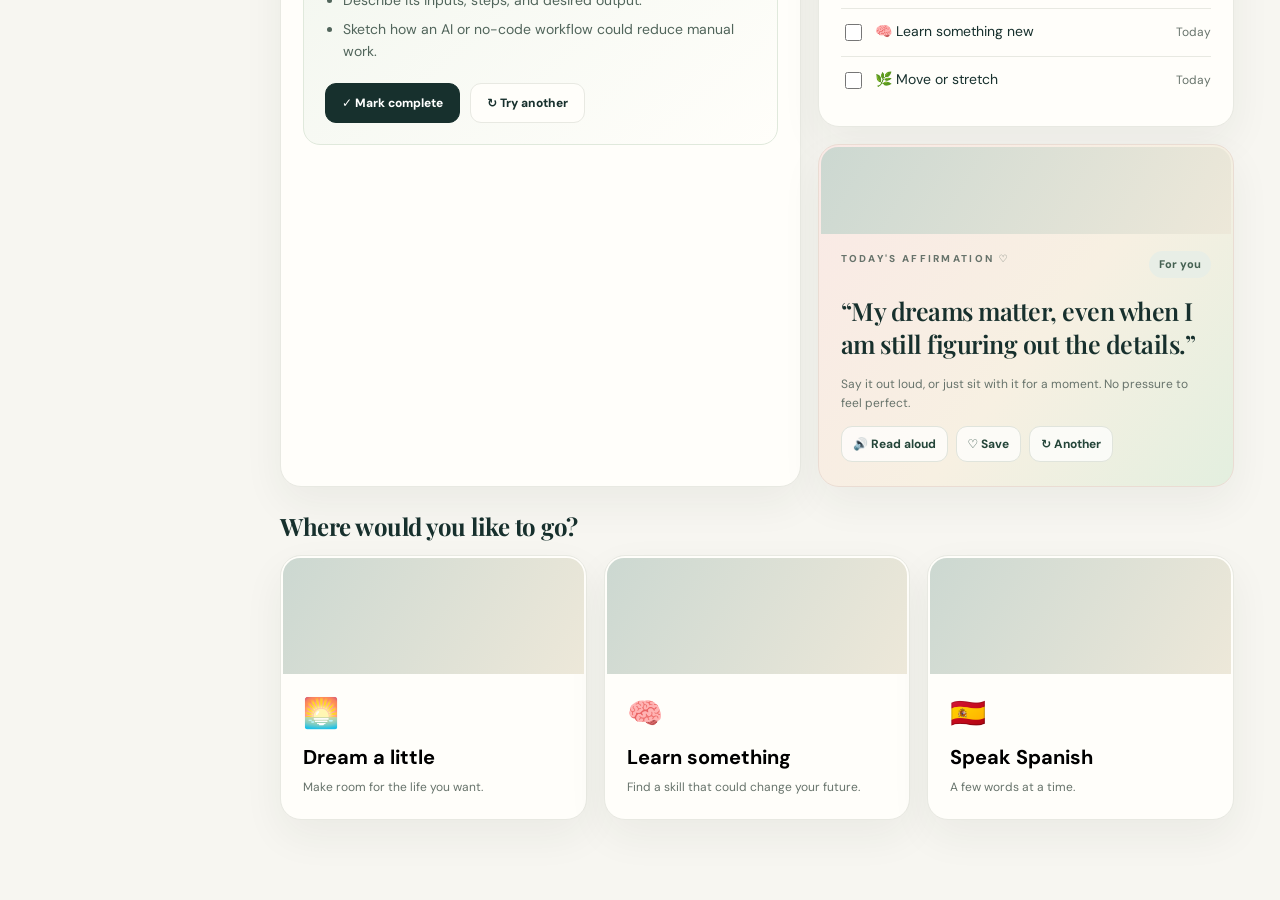
==== commit 98d1171c: "Enable per-word Spanish learning checkoffs and periodic review in the app" ====
--- a/my-next-chapter/index.html
+++ b/my-next-chapter/index.html
@@ -13,6 +13,7 @@
 <link rel="stylesheet" href="./inspiration.css?v=5"/>
 <link rel="stylesheet" href="./business-learning.css?v=6"/>
 <link rel="stylesheet" href="./daily-checklist.css?v=9"/>
+<link rel="stylesheet" href="./spanish-progress.css?v=10"/>
 </head>
 <body>
 <div class="shell"><aside class="side"><div class="brand"><div class="mark">✦</div><div><strong>My Next<br>Chapter</strong><em>make it yours</em></div></div><nav id="sideNav"></nav><div class="sidefoot"><div class="eyebrow">Your reminder</div><div class="serif" style="font-size:19px;margin:9px 0">You're allowed to grow at your own pace.</div><div class="small muted">One small step is enough.</div></div></aside><main class="main"><div class="topbar"><div class="logo-m"><span style="color:#719987">✦</span> My Next Chapter</div><span class="pill" id="todayLabel">✦ Today</span><div class="top-actions"><button class="circle-btn" onclick="showPage('settings')" title="Settings">⚙️</button></div></div><section class="page active" id="page-home"></section><section class="page" id="page-vision"></section><section class="page" id="page-learn"></section><section class="page" id="page-spanish"></section><section class="page" id="page-freedom"></section><section class="page" id="page-growth"></section><section class="page" id="page-settings"></section></main></div><nav class="bottomnav" id="bottomNav"></nav><div class="toast" id="toast"></div><div class="modal" id="modal"><div class="modal-inner" id="modalContent"></div></div>
@@ -148,5 +149,6 @@
 <script src="./business-lessons.js?v=6"></script>
 <script src="./business-learning.js?v=6"></script>
 <script src="./daily-checklist.js?v=9"></script>
+<script src="./spanish-progress.js?v=10"></script>
 </body>
 </html>
--- a/my-next-chapter/spanish-progress.css
+++ b/my-next-chapter/spanish-progress.css
@@ -0,0 +1,36 @@
+
+/* Spanish word mastery & gentle spaced review */
+.sv-progress,.sv-review{background:#fffefa;border:1px solid #dfe9de;border-radius:17px;padding:17px 19px;margin:15px 0;box-shadow:0 4px 22px rgba(34,65,43,.055)}
+.sv-progress-top,.sv-review-heading{display:flex;align-items:center;justify-content:space-between;gap:12px;flex-wrap:wrap}
+.sv-progress-top strong{font-size:14px;color:#284c35}
+.sv-progress-top span{font-size:12px;color:#3b7657;font-weight:800}
+.sv-track{height:8px;border-radius:9px;background:#e8ede3;overflow:hidden;margin:12px 0 8px}
+.sv-track span{height:100%;display:block;background:#70a482;border-radius:8px}
+.sv-progress>small{font-size:11px;color:#738274}
+.sv-review{background:linear-gradient(118deg,#f0f7eb,#fdf6eb)}
+.sv-review-heading h3{font:600 21px/1.2 'Playfair Display',Georgia,serif;margin:6px 0}
+.sv-review-heading p{font-size:12px;color:#647667;max-width:475px;line-height:1.45}
+.sv-due{border-radius:99px;background:#dfece0;padding:7px 10px;color:#315a41;font-size:11px;font-weight:800}
+.sv-review-card{background:white;padding:15px;border:1px solid #e7eae3;border-radius:13px;margin-top:15px;display:flex;flex-direction:column;align-items:flex-start;gap:11px}
+.sv-review-card>strong{font:600 24px 'Playfair Display',Georgia,serif}
+.sv-hear,.sv-review-reveal,.sv-review-yes,.sv-review-no{border:1px solid #dbe5d9;border-radius:11px;background:#f0f5ee;color:#285940;padding:10px 13px;font-size:12px;font-weight:800;cursor:pointer}
+.sv-review-yes{background:#28573e;color:white;border-color:#28573e}
+.sv-review-no{background:white}
+.sv-review-actions{display:flex;gap:8px;flex-wrap:wrap}
+.sv-review-reveal{width:100%}
+.sv-answer{font-size:14px;margin:0;color:#4d6e5b}
+.sv-all-clear{background:#ecf5ec;color:#376149;padding:13px;border-radius:12px;font-size:13px;line-height:1.5;margin-top:12px}
+.sv-mark-current{display:flex;align-items:center;justify-content:space-between;gap:10px;flex-wrap:wrap;background:#edf5e9;border:1px solid #d4e9d2;border-radius:13px;padding:11px 12px;margin:8px 0 13px;color:#42614b;font-size:12px}
+.sv-mark-current button,.sv-learn,.sv-unlearn{border:1px solid #79a487;border-radius:10px;background:#315e41;color:white;padding:9px 11px;font-size:12px;font-weight:800;cursor:pointer}
+.sv-learn{background:#edf7eb;color:#2e6343;white-space:nowrap}
+.sv-unlearn{background:white;color:#607765;border-color:#d6e0d4;white-space:nowrap}
+.sv-vocabulary-row{flex-wrap:wrap}
+.sv-vocabulary-row .btn{min-width:68px!important}
+.sv-mastered{margin:12px 0;border:1px solid #dfe7da;border-radius:12px;background:#f4f8f2;overflow:hidden}
+.sv-mastered summary{cursor:pointer;font-size:13px;font-weight:800;color:#356143;padding:14px}
+.sv-mastered .spanish-word-row{border-radius:0;border-left:0;border-right:0;border-bottom:0;background:white}
+.sv-cleared{padding:18px;border-radius:14px;background:#f2f7eb;margin:13px 0;color:#32553d}
+.sv-cleared strong{font-size:17px}
+.sv-cleared p{font-size:13px;margin:8px 0 14px;color:#627361;line-height:1.5}
+.sv-hear:focus-visible,.sv-review-reveal:focus-visible,.sv-review-yes:focus-visible,.sv-review-no:focus-visible,.sv-mark-current button:focus-visible,.sv-learn:focus-visible,.sv-unlearn:focus-visible{outline:3px solid #609b75;outline-offset:2px}
+@media(max-width:600px){.sv-progress,.sv-review{padding:14px}.sv-review-card>strong{font-size:21px}.sv-vocabulary-row{padding:9px!important;gap:6px}.sv-vocabulary-row .btn,.sv-learn,.sv-unlearn{padding:8px;font-size:11px}.sv-review-heading h3{font-size:20px}}
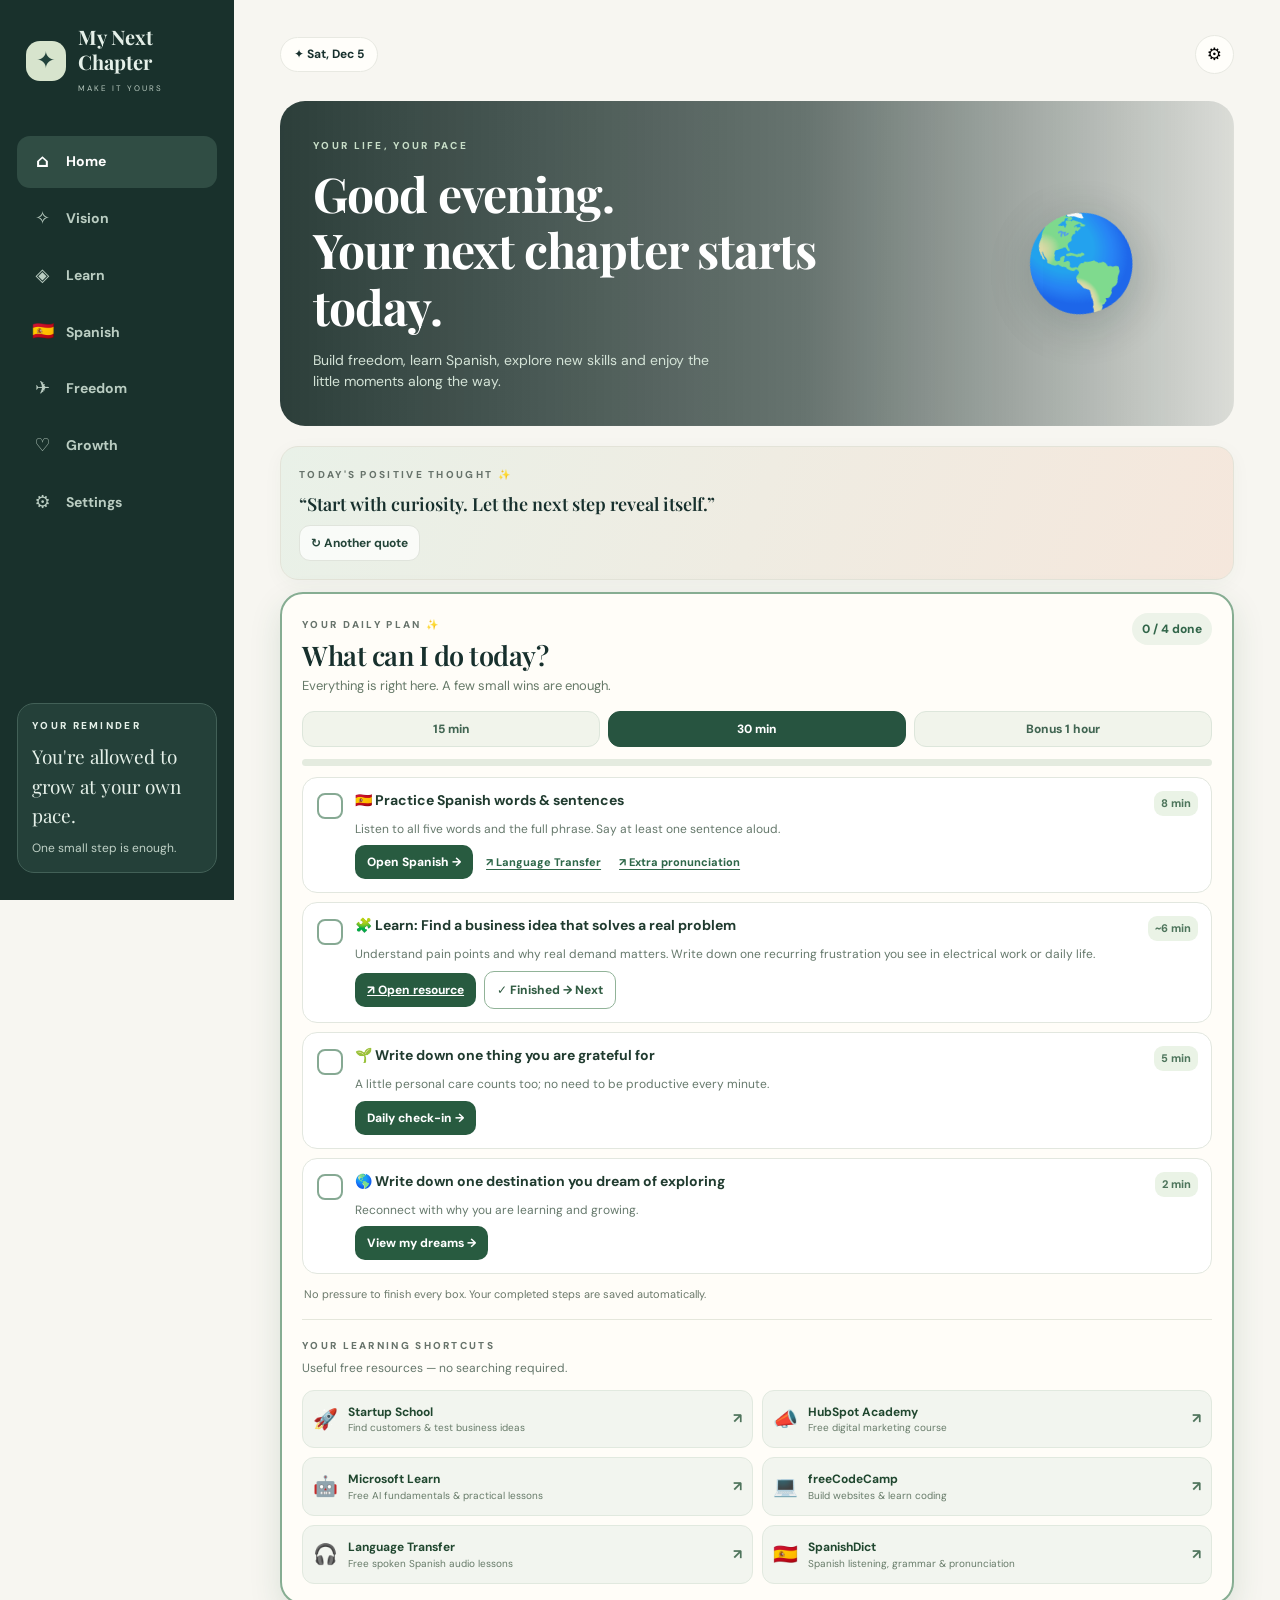
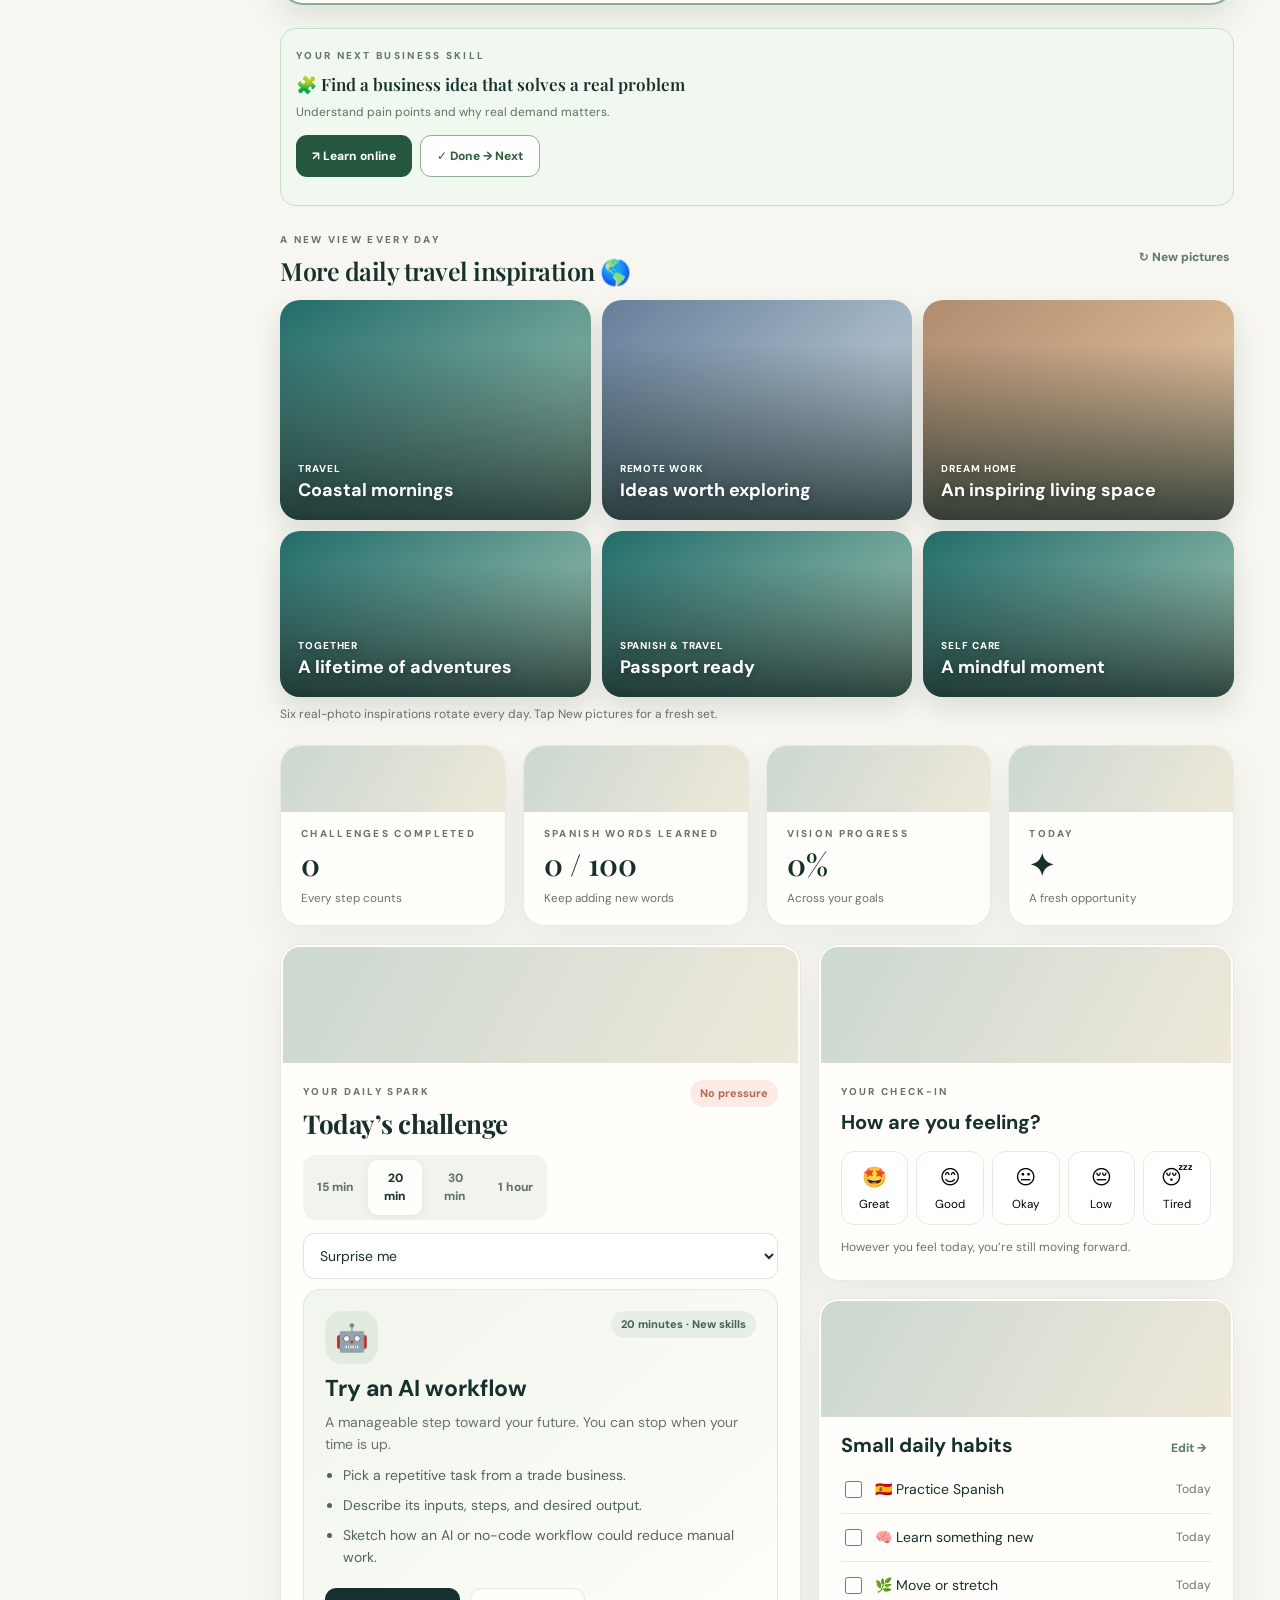
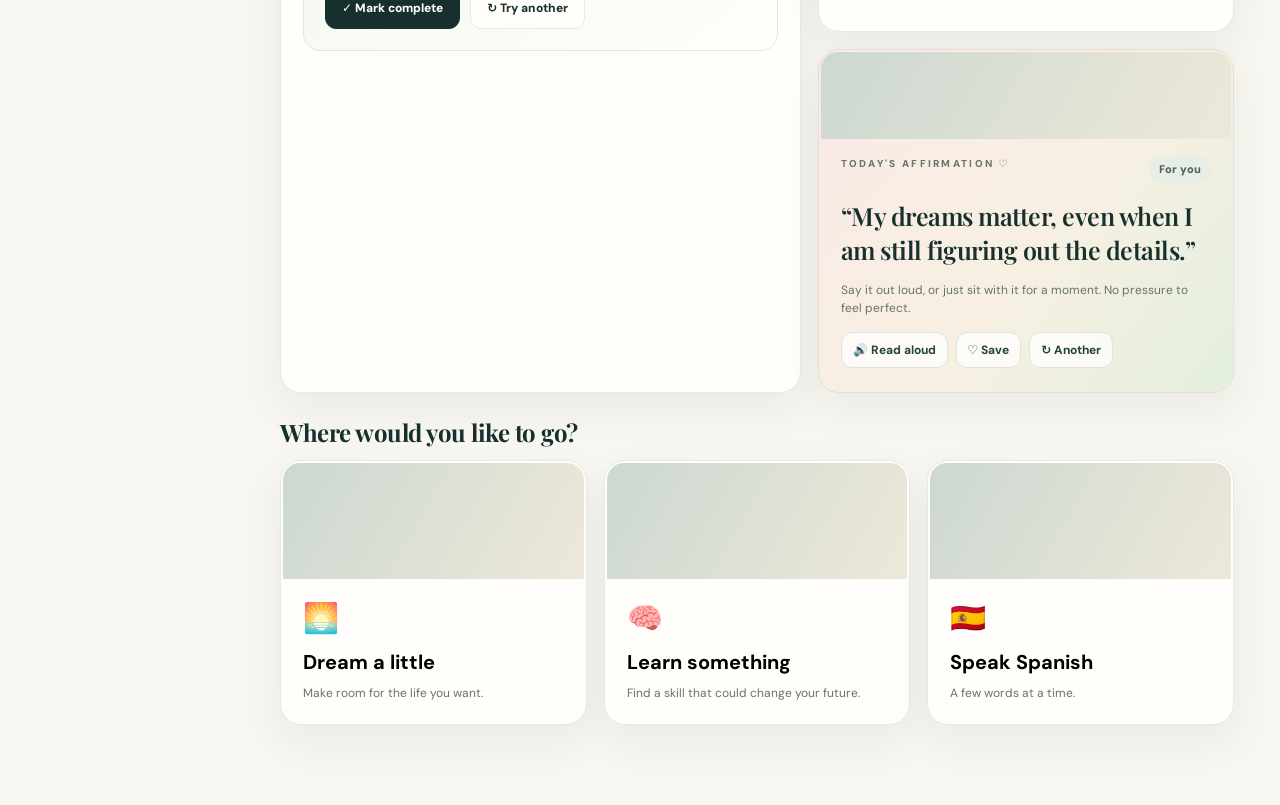
==== commit 55c527e8: "Switch Business Growth to guided online courses, videos and articles" ====
--- a/my-next-chapter/index.html
+++ b/my-next-chapter/index.html
@@ -14,6 +14,7 @@
 <link rel="stylesheet" href="./business-learning.css?v=6"/>
 <link rel="stylesheet" href="./daily-checklist.css?v=9"/>
 <link rel="stylesheet" href="./spanish-progress.css?v=10"/>
+<link rel="stylesheet" href="./external-learning.css?v=11"/>
 </head>
 <body>
 <div class="shell"><aside class="side"><div class="brand"><div class="mark">✦</div><div><strong>My Next<br>Chapter</strong><em>make it yours</em></div></div><nav id="sideNav"></nav><div class="sidefoot"><div class="eyebrow">Your reminder</div><div class="serif" style="font-size:19px;margin:9px 0">You're allowed to grow at your own pace.</div><div class="small muted">One small step is enough.</div></div></aside><main class="main"><div class="topbar"><div class="logo-m"><span style="color:#719987">✦</span> My Next Chapter</div><span class="pill" id="todayLabel">✦ Today</span><div class="top-actions"><button class="circle-btn" onclick="showPage('settings')" title="Settings">⚙️</button></div></div><section class="page active" id="page-home"></section><section class="page" id="page-vision"></section><section class="page" id="page-learn"></section><section class="page" id="page-spanish"></section><section class="page" id="page-freedom"></section><section class="page" id="page-growth"></section><section class="page" id="page-settings"></section></main></div><nav class="bottomnav" id="bottomNav"></nav><div class="toast" id="toast"></div><div class="modal" id="modal"><div class="modal-inner" id="modalContent"></div></div>
@@ -150,5 +151,7 @@
 <script src="./business-learning.js?v=6"></script>
 <script src="./daily-checklist.js?v=9"></script>
 <script src="./spanish-progress.js?v=10"></script>
+<script src="./business-resources.js?v=11"></script>
+<script src="./external-learning.js?v=11"></script>
 </body>
 </html>
--- a/my-next-chapter/external-learning.css
+++ b/my-next-chapter/external-learning.css
@@ -0,0 +1,2 @@
+
+.blr-page{margin:18px 0 24px}.blr-heading h2{font:600 27px 'Playfair Display',Georgia,serif;margin:7px 0}.blr-heading p,.blr-track p,.blr-foot{font-size:13px;color:#657a69;line-height:1.55}.blr-track{padding:15px;background:#f4f6ef;border-radius:14px;margin:16px 0}.blr-track select{margin:9px 0;max-width:460px}.blr-progress{color:#41674a;font-size:12px;font-weight:800;margin:16px 0}.blr-progress>div{height:8px;background:#e5ece5;border-radius:20px;margin-top:7px;overflow:hidden}.blr-progress>div>span{height:100%;display:block;background:#629b6e}.blr-feature{border:2px solid #91bb9a;border-radius:18px;background:linear-gradient(130deg,#fffefb,#eff8ed);padding:20px;box-shadow:0 7px 25px #21432e12}.blr-feature h3{font:600 24px/1.25 'Playfair Display',Georgia,serif;margin:12px 0}.blr-meta{font-size:12px;color:#627862;margin:0 0 14px}.blr-explain{background:white;border:1px solid #e0e7dd;border-radius:12px;padding:13px;margin:9px 0}.blr-explain strong{font-size:13px;color:#306048}.blr-explain p{font-size:13px;color:#5b725d;line-height:1.5;margin:6px 0 0}.blr-actions{display:flex;flex-wrap:wrap;gap:8px;margin:13px 0}.blr-open,.blr-done{border-radius:11px;padding:12px 16px;cursor:pointer;display:inline-flex;justify-content:center;text-decoration:none;align-items:center;font:800 12px 'DM Sans',system-ui}.blr-open{background:#25573f;color:#fff;border:0}.blr-done{background:#fff;border:1px solid #8fae93;color:#315e42}.blr-note-label{display:block;font-size:12px;font-weight:800;color:#477055;margin:13px 0 7px}.blr-feature textarea{background:white;width:100%}.blr-path{background:#fff;border:1px solid #e6e9df;border-radius:15px;padding:16px;margin:16px 0}.blr-path h3{font:600 21px 'Playfair Display',Georgia,serif;margin:0 0 12px}.blr-path-row{display:flex;align-items:center;gap:9px;border-bottom:1px solid #e8ebe6;padding:10px 4px}.blr-path-row.active{background:#f3f9f1}.blr-path-row.learned{opacity:.7}.blr-path-row>div{flex:1;min-width:0}.blr-path-row strong{font-size:12px;display:block}.blr-path-row small{font-size:11px;color:#72806f;display:block}.blr-num{background:#e4eee4;border-radius:99px;width:23px;height:23px;display:flex;align-items:center;justify-content:center;color:#40714b;font-size:11px;font-weight:800}.blr-view{font-weight:800;color:#37754e;padding:8px;text-decoration:none}.blr-undo{background:none;border:0;color:#5b765d;font-size:15px;cursor:pointer}.blr-expand{background:#e7efe4;border:0;color:#376347;font-size:12px;font-weight:800;padding:11px;margin-top:12px;border-radius:9px;width:100%;cursor:pointer}.blr-mini{border:1px solid #c5dfc8;background:#f0f8ef;border-radius:16px;padding:15px;margin:16px 0}.blr-mini h3{font:600 17px 'Playfair Display',Georgia,serif;margin:8px 0}.blr-mini p{font-size:12px;color:#5a765e}.blr-inline{border:1px solid #91b398;border-radius:10px;padding:9px 12px;background:white;color:#315c43;font-size:12px;font-weight:800;cursor:pointer}.blr-foot{margin:14px 0}.blr-open:focus-visible,.blr-done:focus-visible,.blr-inline:focus-visible{outline:3px solid #64a17b;outline-offset:2px}@media(max-width:640px){.blr-feature{padding:14px}.blr-feature h3{font-size:21px}.blr-heading h2{font-size:23px}.blr-actions>*{flex:1;min-width:120px}}
